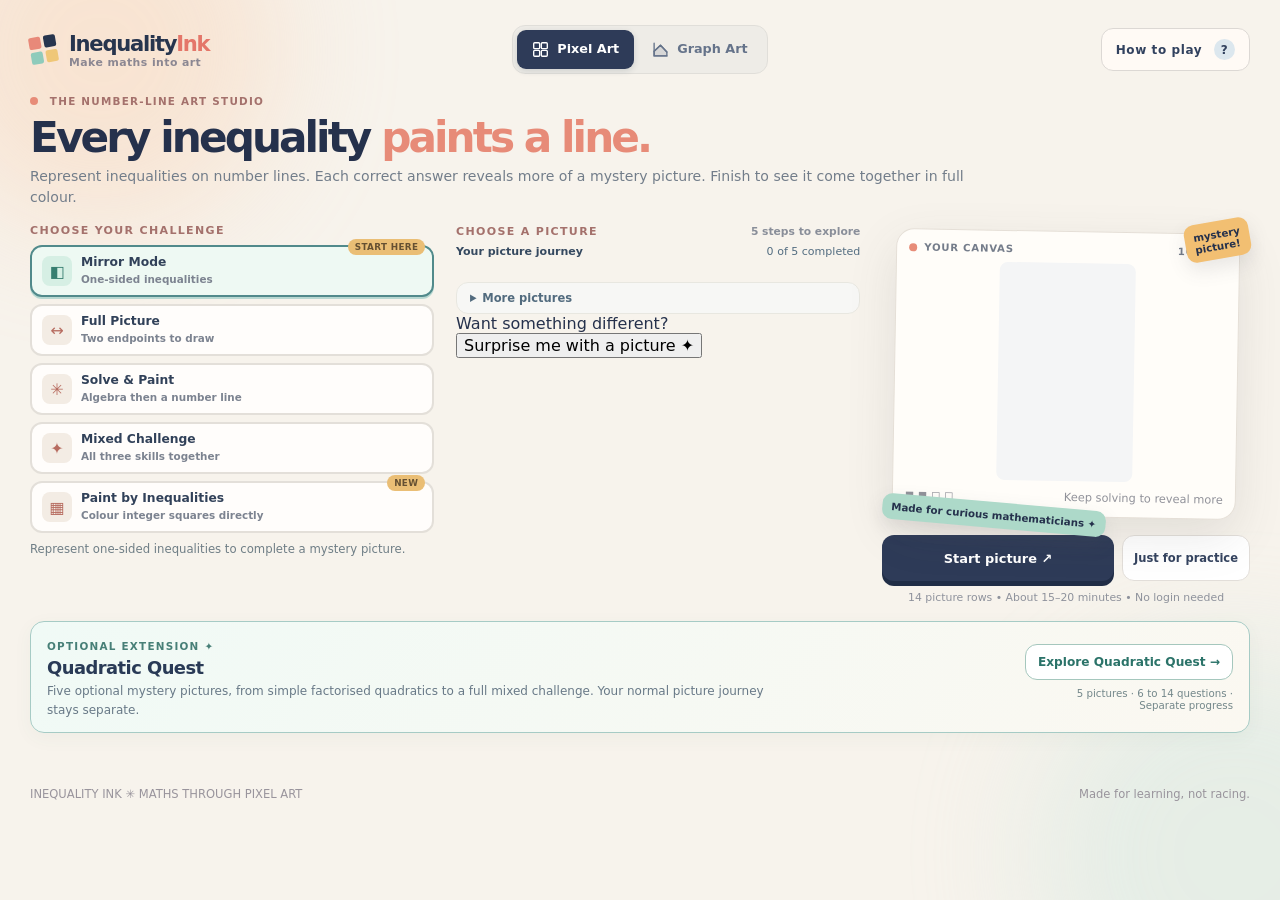
==== index.html @ e04a29f7 "Improve endpoint meaning, visible answer checking and optional surprise pictures in Pixel Art" ====
<!doctype html>
<html lang="en">
<head>
  <meta charset="UTF-8" />
  <meta name="viewport" content="width=device-width,initial-scale=1.0" />
  <meta name="theme-color" content="#f5f1e9" />
  <meta name="description" content="Practise inequalities on interactive number lines and reveal colourful pixel-art pictures as you go." />
  <title>Inequality Ink | Pixel-art maths</title>
  <link rel="icon" href="data:image/svg+xml,%3Csvg xmlns='http://www.w3.org/2000/svg' viewBox='0 0 64 64'%3E%3Crect width='64' height='64' rx='14' fill='%232c3b57'/%3E%3Cpath d='M12 12h18v18H12zm22 0h18v18H34zM12 34h18v18H12z' fill='%23f6a17e'/%3E%3Cpath d='M34 34h18v18H34z' fill='%237cc2af'/%3E%3C/svg%3E" />
  <link rel="stylesheet" href="./styles.css?v=paint-desktop-v3" />
  <link rel="stylesheet" href="./studio-design.css?v=pass3-v1" />
  <link rel="stylesheet" href="./help/how-to-play.css?v=guide-v1" />
  <script type="module" src="./help/how-to-play.mjs?v=guide-v1"></script>
  <script type="module" src="./app.mjs?v=studio-pass3"></script>
</head>
<body>
  <div class="ambient ambient-a" aria-hidden="true"></div>
  <div class="ambient ambient-b" aria-hidden="true"></div>
  <div class="app">
    <header class="topbar">
      <a class="brand" href="./" aria-label="Inequality Ink home">
        <span class="brand-mark" aria-hidden="true"><i></i><i></i><i></i><i></i></span>
        <span><strong>Inequality<span class="brand-accent">Ink</span></strong><small>Make maths into art</small></span>
      </a>
      <div class="top-actions">
        <nav class="studio-switch" aria-label="Art style">
          <a class="studio-tab is-active" href="./" aria-current="page"><span class="studio-icon" aria-hidden="true"><svg viewBox="0 0 20 20" fill="none"><rect x="2" y="2" width="7" height="7" rx="1.2"/><rect x="11" y="2" width="7" height="7" rx="1.2"/><rect x="2" y="11" width="7" height="7" rx="1.2"/><rect x="11" y="11" width="7" height="7" rx="1.2"/></svg></span><span>Pixel Art</span></a>
          <a class="studio-tab" href="./regions/"><span class="studio-icon" aria-hidden="true"><svg viewBox="0 0 20 20" fill="none"><path d="M2.5 2.5v15h15"/><path d="m2.5 12 7.5-7 7.5 8v4.5h-15z" fill="currentColor" fill-opacity=".17"/><path d="m2.5 12 7.5-7 7.5 8" stroke-linejoin="round"/></svg></span><span>Graph Art</span></a>
        </nav>
        <button type="button" id="helpButton" class="top-button" data-how-to-play>How to play <span aria-hidden="true">?</span></button>
      </div>
    </header>

    <main>
      <section id="introScreen" class="intro-grid" aria-labelledby="introTitle">
        <div class="intro-copy">
          <div class="eyebrow"><span class="spark-dot"></span> THE NUMBER-LINE ART STUDIO</div>
          <h1 id="introTitle">Every inequality<br> <em>paints a line.</em></h1>
          <p class="intro-lead" id="introLead">Represent inequalities on number lines. Each correct answer reveals more of a mystery picture. Finish to see it come together in full colour.</p>
          <div class="intro-steps">
            <div><span>01</span><p id="introStepOne"><b>Read or solve</b> the inequality.</p></div>
            <div><span>02</span><p id="introStepTwo"><b>Plot the endpoints</b> with the right circles.</p></div>
            <div><span>03</span><p id="introStepThree"><b>Finish the picture</b> to discover the colourful surprise.</p></div>
          </div>
        </div>
        <div class="intro-challenge-column">
          <div class="level-heading"><span class="eyebrow">CHOOSE YOUR CHALLENGE</span><span id="levelProgress" aria-live="polite"></span></div>
          <div class="level-grid" role="group" aria-label="Difficulty level">
            <button type="button" data-level="mirror" class="level-card selected" aria-pressed="true">
              <span class="level-icon" aria-hidden="true">◧</span><span><b>Mirror Mode</b><small>One-sided inequalities</small></span><span class="level-badge">START HERE</span>
            </button>
            <button type="button" data-level="full" class="level-card" aria-pressed="false">
              <span class="level-icon" aria-hidden="true">↔</span><span><b>Full Picture</b><small>Two endpoints to draw</small></span>
            </button>
            <button type="button" data-level="solve" class="level-card" aria-pressed="false">
              <span class="level-icon" aria-hidden="true">✳</span><span><b>Solve &amp; Paint</b><small>Algebra then a number line</small></span>
            </button>
            <button type="button" data-level="mixed" class="level-card" aria-pressed="false">
              <span class="level-icon" aria-hidden="true">✦</span><span><b>Mixed Challenge</b><small>All three skills together</small></span>
            </button>
            <button type="button" data-level="paint" class="level-card" aria-pressed="false">
              <span class="level-icon" aria-hidden="true">▦</span><span><b>Paint by Inequalities</b><small>Colour integer squares directly</small></span><span class="level-badge">NEW</span>
            </button>
          </div>
          <p id="levelDescription" class="level-description">Represent one-sided inequalities to complete a mystery picture.</p>
        </div>
        <div class="picture-picker-shell">
          <div class="picture-picker-heading">
            <span class="eyebrow">CHOOSE A PICTURE</span>
            <span id="picturePickerStatus" aria-live="polite">5 steps to explore</span>
          </div>
          <p id="pictureJourneyHelp" class="picture-journey-help">Start with a quick win, then build to bigger pictures.</p>
          <div class="picture-path-heading">
            <strong>Your picture journey</strong>
            <span id="picturePathProgress" aria-live="polite">0 of 5 completed</span>
          </div>
          <div id="pictureStepTrack" class="picture-step-track" aria-label="Five-step picture journey"></div>
          <div id="picturePicker" class="picture-picker" role="group" aria-label="Choose a picture"></div>
          <details id="morePicturesSection" class="more-pictures">
            <summary id="morePicturesToggle">More pictures</summary>
            <div id="extraPicturePicker" class="picture-picker extra-picture-picker" role="group" aria-label="More pictures"></div>
          </details>
          <div class="picture-variety-note">
            <span>Want something different?</span>
            <button type="button" id="surprisePictureButton" class="picture-variety-button">Surprise me with a picture ✦</button>
          </div>
        </div>
        <div class="intro-canvas-column">
          <div class="intro-art" aria-hidden="true">
            <div class="sticker sticker-top">mystery<br>picture!</div>
            <div class="intro-art-frame">
              <div class="art-frame-heading"><span class="status-dot"></span> YOUR CANVAS <span id="introGridSize">10 × 16</span></div>
              <svg id="introPixelArt" class="intro-sprite" viewBox="0 0 10 16" role="img" aria-label="A partially shaded pixel-art canvas"></svg>
              <div class="art-caption"><span>◼ ◼ ◻ ◻</span> <span id="introArtCaption">Keep solving to reveal more</span></div>
            </div>
            <div class="sticker sticker-bottom">Made for curious mathematicians ✦</div>
          </div>
          <div class="intro-action-column">
            <div class="intro-buttons">
              <button type="button" class="button button-primary button-large" id="startButton">Start picture ↗</button>
              <button type="button" class="button button-light" id="practiceButton"
                title="Try two number-line questions without changing picture progress">Just for practice</button>
            </div>
            <p id="practiceStatus" class="practice-status" role="status" aria-live="polite" hidden></p>
            <p class="tiny-copy" id="pictureSummary">14 picture rows • About 15–20 minutes • No login needed</p>
          </div>
        </div>
        <section class="quest-invite" aria-labelledby="questInviteTitle">
          <div class="quest-invite-copy">
            <span class="eyebrow">OPTIONAL EXTENSION ✦</span>
            <h2 id="questInviteTitle">Quadratic Quest</h2>
            <p>Five optional mystery pictures, from simple factorised quadratics to a full mixed challenge. Your normal picture journey stays separate.</p>
          </div>
          <div class="quest-invite-actions">
            <button type="button" id="questEnter" class="button button-light">Explore Quadratic Quest →</button>
            <span id="questEntryProgress">5 pictures · 6 to 14 questions · Separate progress</span>
          </div>
        </section>
      </section>

      <section id="playScreen" class="play-screen" hidden aria-labelledby="playTitle">
        <div class="play-heading">
          <div>
            <div class="eyebrow" id="playEyebrow">YOUR NEXT CREATION</div>
            <h1 id="playTitle">Mystery Picture<span class="heading-spark" aria-hidden="true">✦</span></h1>
            <p id="playSubtitle" class="subhead">Build your picture one inequality at a time.</p>
          </div>
          <div class="play-heading-actions">
            <button type="button" class="button button-light reset-button" id="changeLevelButton" aria-label="Choose a picture or challenge">← Pictures</button>
            <button type="button" class="button button-light reset-button" id="restartButton">↺ Start over</button>
          </div>
        </div>
        <div class="progress-shell" aria-label="Puzzle progress">
          <div class="progress-heading">
            <span><b id="progressText">0 of 14</b> rows painted</span>
            <span id="phaseText">READ THE LINE</span>
          </div>
          <div id="progressMarkers" class="progress-markers" aria-hidden="true"></div>
          <div class="progress-track"><div id="progressFill" class="progress-fill"></div></div>
        </div>
        <div class="game-grid">
          <section class="panel canvas-panel" aria-label="Your pixel art canvas">
            <div class="panel-heading"><div><span class="panel-kicker">YOUR WORK IN PROGRESS</span><h2>The canvas</h2></div><span class="panel-pill" id="canvasProgress">0 / 14</span></div>
            <div class="canvas-stage" id="canvasStage">
              <div class="board-corner top-left" aria-hidden="true">✳</div>
              <svg id="pixelCanvas" viewBox="0 0 10 16" role="img" aria-label="Pixel artwork in progress."></svg>
              <div class="board-corner bottom-right" aria-hidden="true">✳</div>
            </div>
            <div class="canvas-under"><span class="canvas-legend"><i></i> Painted pixels</span><span id="activeRowText">Current row: 14</span></div>
            <div class="canvas-tip" id="canvasTip"><span aria-hidden="true">✦</span> A light preview shows the pixels your answer would paint.</div>
          </section>

          <section class="panel question-panel" aria-label="Current inequality challenge">
            <div class="panel-heading question-panel-head"><div><span class="panel-kicker" id="questionStep">PRACTICE</span><h2 id="questionHeading">Let's try a number line</h2></div><span id="modeTag" class="mode-tag">DRAW</span></div>
            <p class="question-prompt" id="questionPrompt">Move the points to draw the solution.</p>
            <div class="mobile-preview-strip" id="mobilePreviewStrip" aria-label="Live pixel picture preview">
              <svg id="mobilePixelCanvas" viewBox="0 0 16 16" role="img" aria-label="Small live preview of your picture and proposed inequality"></svg>
              <div class="mobile-preview-copy"><strong>Live picture preview</strong><small>Light squares show your answer before checking.</small></div>
            </div>
            <div class="equation-card" id="equationCard"><span class="equation-label">YOUR INEQUALITY</span><div class="equation" id="equationText"></div></div>

            <div id="readArea" class="read-area" hidden>
              <div class="section-label">LOOK AT THIS NUMBER LINE</div>
              <div class="numberline-holder"><svg id="readLine" viewBox="0 0 660 142" role="img" aria-label="The given number line"></svg></div>
              <p class="endpoint-meaning" aria-label="Open endpoints are excluded. Closed endpoints are included.">
                <span><span class="open-circle" aria-hidden="true"></span><strong>Open:</strong> &lt; or &gt; (not included)</span>
                <span><span class="closed-circle" aria-hidden="true"></span><strong>Closed:</strong> ≤ or ≥ (included)</span>
              </p>
              <div class="section-label">CHOOSE THE MATCHING INEQUALITY</div>
              <div class="option-grid" id="readOptions"></div>
            </div>

            <div id="drawArea">
              <div class="numberline-heading"><span class="section-label">YOUR NUMBER LINE</span><span class="interactive-label">Interactive</span></div>
              <div class="numberline-holder draw-line-holder">
                <svg id="drawLine" viewBox="0 0 660 142" role="img" aria-label="Editable number line. Tap or click a circle to toggle it open or closed. Drag a circle to move it, or tap a number-line tick."></svg>
              </div>
              <p class="endpoint-meaning numberline-gesture-tip" aria-label="Open circles mean less than or greater than. Closed circles mean less than or equal to or greater than or equal to.">
                <span><span class="open-circle" aria-hidden="true"></span><strong>Open:</strong> &lt; or &gt; (not included)</span>
                <span><span class="closed-circle" aria-hidden="true"></span><strong>Closed:</strong> ≤ or ≥ (included)</span>
              </p>
              <p class="circle-interaction-tip">Tap a circle to switch its type. Drag it to change its position.</p>
              <div class="direction-chooser" id="directionChooser" aria-label="Shading direction">
                <button type="button" data-direction="left">← Left</button>
                <button type="button" data-direction="between" class="selected">↔ Between</button>
                <button type="button" data-direction="right">Right →</button>
              </div>
              <div class="endpoint-grid">
                <div class="endpoint-card" id="leftEditor">
                  <div class="endpoint-head"><span class="endpoint-marker left-marker">L</span><b id="leftEditorLabel">Left endpoint</b></div>
                  <div class="endpoint-stepper">
                    <button type="button" id="leftDecrease" aria-label="Decrease left endpoint">−</button>
                    <input id="leftValue" type="number" min="-9" max="8" step="1" inputmode="numeric" aria-label="Left endpoint value"/>
                    <button type="button" id="leftIncrease" aria-label="Increase left endpoint">+</button>
                  </div>
                  <div class="circle-buttons" role="group" aria-label="Left endpoint circle">
                    <button type="button" id="leftOpen" data-circle="open"><span class="open-circle" aria-hidden="true"></span> Open</button>
                    <button type="button" id="leftClosed" data-circle="closed"><span class="closed-circle" aria-hidden="true"></span> Closed</button>
                  </div>
                </div>
                <div class="endpoint-card" id="rightEditor">
                  <div class="endpoint-head"><span class="endpoint-marker right-marker">R</span><b>Right endpoint</b></div>
                  <div class="endpoint-stepper">
                    <button type="button" id="rightDecrease" aria-label="Decrease right endpoint">−</button>
                    <input id="rightValue" type="number" min="-9" max="8" step="1" inputmode="numeric" aria-label="Right endpoint value"/>
                    <button type="button" id="rightIncrease" aria-label="Increase right endpoint">+</button>
                  </div>
                  <div class="circle-buttons" role="group" aria-label="Right endpoint circle">
                    <button type="button" id="rightOpen" data-circle="open"><span class="open-circle" aria-hidden="true"></span> Open</button>
                    <button type="button" id="rightClosed" data-circle="closed"><span class="closed-circle" aria-hidden="true"></span> Closed</button>
                  </div>
                </div>
              </div>
            </div>

            <div id="workingShell" class="working-shell" hidden>
              <div class="working-heading">
                <div><span class="section-label">WORKING SPACE</span><p>Optional — not marked. Your number line is the answer.</p></div>
                <div class="working-switch" role="group" aria-label="Choose how to show your working">
                  <button type="button" id="workTypeButton" class="selected" aria-pressed="true" aria-controls="workTypePanel">⌨ Type maths</button>
                  <button type="button" id="workDrawButton" aria-pressed="false" aria-controls="workDrawPanel">✎ Draw working</button>
                </div>
              </div>
              <div id="workTypePanel" class="working-method">
                <label for="workingArea">Type each algebra step on a new line</label>
                <textarea id="workingArea" rows="3" maxlength="2000" spellcheck="false" autocapitalize="off" autocomplete="off" aria-describedby="workTypingTip" placeholder="e.g. -6 &lt; 2x &lt; 4"></textarea>
                <div class="work-math-keyboard" id="workMathKeyboard" role="group" aria-label="Insert mathematical notation">
                  <button type="button" data-math-key="x" aria-label="Insert x">x</button>
                  <button type="button" data-math-key="+" aria-label="Plus">+</button>
                  <button type="button" data-math-key="−" aria-label="Minus">−</button>
                  <button type="button" data-math-key="×" aria-label="Multiply">×</button>
                  <button type="button" data-math-key="÷" aria-label="Divide">÷</button>
                  <button type="button" data-math-key="&lt;" aria-label="Less than">&lt;</button>
                  <button type="button" data-math-key="&gt;" aria-label="Greater than">&gt;</button>
                  <button type="button" data-math-key="=" aria-label="Equals">=</button>
                  <button type="button" data-math-key="≤" aria-label="Less than or equal to">≤</button>
                  <button type="button" data-math-key="≥" aria-label="Greater than or equal to">≥</button>
                  <button type="button" data-math-key="brackets" aria-label="Insert brackets">( )</button>
                  <button type="button" data-math-key="fraction" aria-label="Insert fraction">a⁄b</button>
                  <button type="button" data-math-key="square" aria-label="Insert square or power">x²</button>
                  <button type="button" data-math-key="newline" aria-label="New line">↵</button>
                  <button type="button" data-math-key="backspace" aria-label="Delete previous character">⌫</button>
                </div>
                <div class="working-preview-heading"><span>LIVE MATHS PREVIEW</span><small>Proper fractions, powers and inequality signs</small></div>
                <div id="workMathPreview" class="working-math-preview" role="region" aria-label="Mathematical working as formatted notation"></div>
                <p class="working-tip" id="workTypingTip">Type normally or use the symbols. Use / for a fraction, ^2 for a square and Enter for a new step.</p>
              </div>
              <div id="workDrawPanel" class="working-method" hidden>
                <div class="work-drawing-toolbar" role="group" aria-label="Drawing tools">
                  <button type="button" id="workPen" class="selected" aria-pressed="true">✎ Pen</button>
                  <button type="button" id="workEraser" aria-pressed="false">⌁ Eraser</button>
                  <button type="button" id="workUndo" disabled>↶ Undo</button>
                  <button type="button" id="workClear" disabled>Clear</button>
                </div>
                <svg id="workDrawing" class="working-draw-surface" viewBox="0 0 1000 400" preserveAspectRatio="none" role="img" aria-label="Blank working space. Use a finger, stylus or mouse to draw handwritten algebra."></svg>
                <p class="working-tip">Write with your finger, stylus or mouse. The eraser removes a stroke; Undo restores your last change.</p>
              </div>
            </div>

            <div class="feedback" id="feedback" role="status" aria-live="polite"></div>
            <div class="hint-panel" id="hintPanel" hidden></div>
            <div class="question-footer">
              <button type="button" class="button button-light" id="hintButton">✳ Give me a hint</button>
              <div class="footer-actions">
                <button type="button" class="button button-light" id="exitPracticeButton" hidden>Back to pictures</button>
                <button type="button" class="button button-primary" id="checkButton" aria-label="Check your answer and paint the next row">Check my answer →</button>
              </div>
            </div>
          </section>
        </div>
        <div class="game-foot"><span>TIP: Tap or click an endpoint circle to open or close it. Drag to move it.</span><span>Progress saves on this device</span></div>
      </section>

      <section id="paintScreen" class="paint-screen" hidden aria-labelledby="paintTitle">
        <header class="paint-page-header">
          <div class="paint-page-title">
            <span class="eyebrow">PAINT BY INEQUALITIES <span aria-hidden="true">✦</span></span>
            <h1 id="paintTitle">Your colour studio</h1>
          </div>
          <div class="paint-page-actions">
            <button type="button" class="button button-light" id="paintBack" title="Choose a different picture or difficulty" aria-label="Choose a picture or challenge">← <span>Pictures</span></button>
            <button type="button" class="button button-light" id="paintRestart" title="Start this picture again" aria-label="Restart this picture">↺ <span>Restart</span></button>
          </div>
        </header>
        <div class="paint-progress" aria-label="Painted picture progress">
          <strong id="paintProgressLabel">Row 1 of 14</strong>
          <div class="progress-track"><div class="progress-fill" id="paintProgressFill"></div></div>
          <span id="paintRowsDone">0 / 14</span>
        </div>
        <div class="paint-workspace">
          <section class="panel paint-studio-panel" aria-label="Your colour-by-inequalities workspace">
            <div class="paint-main-stage">
              <div class="paint-overview">
                <span class="paint-overview-label">YOUR PICTURE</span>
                <div class="paint-canvas-frame">
                  <div class="paint-canvas" id="paintCanvas" role="grid"
                    aria-label="Picture in progress. Only the highlighted numbered row is editable."></div>
                </div>
              </div>
              <div class="paint-rule-area">
                <div class="paint-rule-heading">
                  <strong id="paintStep">ROW 1 OF 14</strong>
                  <span>Tap a rule to choose its colour</span>
                </div>
                <div id="paintRules" class="paint-rules" role="group"
                  aria-label="Tap a colour and inequality to select your brush"></div>
              </div>
            </div>
            <div class="paint-focus-area">
              <div class="paint-focus-heading">
                <strong>PAINT THIS ROW <span aria-hidden="true">↓</span></strong>
                <span id="paintSelectedLabel">Selected brush</span>
              </div>
              <div id="paintFocusRow" class="paint-focus-row" role="group"
                aria-label="Enlarged editable row. Each square shows its integer value. Tap or swipe to paint."></div>
            </div>
            <div class="paint-controls">
              <button type="button" class="button button-light" id="paintEraser" aria-label="Select eraser">⌫ <span>Erase</span></button>
              <button type="button" class="button button-light" id="paintClear">Clear row</button>
              <button type="button" class="button button-primary paint-check" id="paintCheck">Check row <span aria-hidden="true">→</span></button>
            </div>
            <div id="paintFeedback" class="feedback paint-feedback" role="status" aria-live="polite"></div>
            <p class="paint-help-note">Tap a colour rule, then paint the numbered squares. Swipe to paint several at once. Correct rows keep their colours and lose their numbers.</p>
          </section>
        </div>
      </section>


      <section id="quadraticScreen" class="quest-screen" hidden aria-labelledby="questTitle">
        <header class="quest-header">
          <div>
            <span class="eyebrow">OPTIONAL EXTENSION · QUADRATIC QUEST</span>
            <h1 id="questTitle">Quadratic Quest <span aria-hidden="true">✦</span></h1>
            <p>Solve the quadratic. Mark its entire solution on the number line. Each correct answer unlocks a row.</p>
          </div>
          <div class="quest-header-buttons">
            <button type="button" class="button button-light" id="questBack">↶ Main challenges</button>
            <button type="button" class="button button-light" id="questRestart" hidden>↺ Restart picture</button>
          </div>
        </header>
        <section id="questSelect" class="quest-picker-shell" aria-labelledby="questPickerTitle">
          <div class="quest-picker-heading">
            <div>
              <span class="eyebrow">YOUR QUADRATIC JOURNEY</span>
              <h2 id="questPickerTitle">Choose a picture</h2>
              <p>Start with six accessible questions, then work towards fourteen. Choose any stage; the main challenges are unaffected.</p>
            </div>
            <strong id="questJourneyProgress" aria-live="polite">0 of 5 complete</strong>
          </div>
          <div id="questStepTrack" class="picture-step-track" aria-label="Five quadratic picture stages"></div>
          <div id="questPicturePicker" class="quest-picture-grid" role="group" aria-label="Choose a quadratic mystery picture"></div>
          <div class="quest-picture-actions">
            <div>
              <strong id="questSelectedTitle">Prism of Possibilities</strong>
              <p id="questSelectedSummary">Starter · 6 questions · Find the roots</p>
            </div>
            <button type="button" class="button button-primary" id="questStart">Start picture ↗</button>
          </div>
          <p class="quest-picker-note">Each correct quadratic solution reveals one decorative row. You can switch pictures without losing your work.</p>
        </section>
        <div id="questProgress" class="quest-progress" aria-label="Quadratic Quest picture progress" hidden>
          <strong id="questProgressText">0 of 6 rows revealed</strong>
          <div class="progress-track"><div id="questProgressFill" class="progress-fill"></div></div>
          <span>Separate from your regular picture journey</span>
        </div>
        <div id="questPlaying" class="quest-layout" hidden>
          <section class="panel quest-art-panel" aria-labelledby="questCanvasTitle">
            <div class="panel-heading"><div><span class="panel-kicker">BONUS PICTURE</span><h2 id="questCanvasTitle">A picture takes shape</h2></div><span id="questArtCount" class="panel-pill">0 / 6</span></div>
            <div class="quest-art-frame">
              <svg id="questArt" viewBox="0 0 10 6" role="img" aria-label="Quadratic Quest mystery pixel picture in progress"></svg>
            </div>
            <p class="quest-art-note">Only correct answers reveal picture rows. The pixels are a reward—not a graph of the quadratic.</p>
          </section>
          <section class="panel quest-question-panel" aria-labelledby="questQuestionTitle">
            <div class="panel-heading">
              <div><span class="panel-kicker" id="questQuestionStep">QUESTION 1 OF 6</span><h2 id="questQuestionTitle">Find the solution set</h2></div>
              <span class="mode-tag">QUADRATIC</span>
            </div>
            <div class="quest-equation">
              <span class="equation-label">SOLVE THIS INEQUALITY</span>
              <div id="questEquationText" class="equation" aria-live="polite"></div>
            </div>
            <p class="quest-instruction">Choose where to shade, then position both endpoints. Open circles exclude roots; closed circles include them.</p>
            <details class="quest-worked-example">
              <summary>New to quadratic inequalities? See a worked example</summary>
              <p><strong>Solve:</strong> (x + 1)(x − 2) &lt; 0</p>
              <ol>
                <li>The roots are x = −1 and x = 2.</li>
                <li>The parabola opens upwards. It is below the x-axis between its roots.</li>
                <li>The sign is strict (&lt;), so neither root is included.</li>
              </ol>
              <p><strong>Solution:</strong> −1 &lt; x &lt; 2, with open circles at both roots.</p>
            </details>
            <div class="quest-region-chooser" role="group" aria-label="Choose solution region">
              <button type="button" id="questBetween" aria-pressed="true" class="selected">↔ Between roots</button>
              <button type="button" id="questOutside" aria-pressed="false">← Outside roots →</button>
            </div>
            <div class="quest-line-frame">
              <svg id="questLine" viewBox="0 0 640 133" role="img" aria-label="Interactive quadratic solution number line. Drag an endpoint circle to move it or tap to change open or closed."></svg>
            </div>
            <div class="quest-endpoints">
              <div class="quest-endpoint">
                <label for="questLower">Left root</label>
                <div class="quest-stepper">
                  <button type="button" id="questLowerMinus" aria-label="Decrease left root">−</button>
                  <input id="questLower" type="number" min="-5" max="5" step="1" inputmode="numeric" value="0" aria-label="Left root"/>
                  <button type="button" id="questLowerPlus" aria-label="Increase left root">+</button>
                </div>
                <div class="quest-inclusion" role="group" aria-label="Left root inclusion">
                  <button type="button" id="questLowerOpen" aria-pressed="true" class="selected">○ Open</button>
                  <button type="button" id="questLowerClosed" aria-pressed="false">● Closed</button>
                </div>
              </div>
              <div class="quest-endpoint">
                <label for="questUpper">Right root</label>
                <div class="quest-stepper">
                  <button type="button" id="questUpperMinus" aria-label="Decrease right root">−</button>
                  <input id="questUpper" type="number" min="-5" max="5" step="1" inputmode="numeric" value="1" aria-label="Right root"/>
                  <button type="button" id="questUpperPlus" aria-label="Increase right root">+</button>
                </div>
                <div class="quest-inclusion" role="group" aria-label="Right root inclusion">
                  <button type="button" id="questUpperOpen" aria-pressed="true" class="selected">○ Open</button>
                  <button type="button" id="questUpperClosed" aria-pressed="false">● Closed</button>
                </div>
              </div>
            </div>
            <p class="quest-endpoint-note">Arrows continue beyond the displayed number line. You can also drag the circles or use the number boxes.</p>
            <details id="questWorkingDetails" class="quest-working-details">
              <summary>Show optional working space</summary>
              <div class="working-shell quest-working-shell">
                <div class="working-heading">
                  <div><span class="section-label">YOUR WORKING</span><p>Optional and unmarked · type or write by hand</p></div>
                  <div class="working-switch" role="group" aria-label="Quadratic Quest working method">
                    <button type="button" id="questWorkType" class="selected" aria-pressed="true">⌨ Type maths</button>
                    <button type="button" id="questWorkDraw" aria-pressed="false">✎ Draw working</button>
                  </div>
                </div>
                <div id="questTypePanel" class="working-method">
                  <label for="questWorkingArea">Enter each step on a new line</label>
                  <textarea id="questWorkingArea" rows="3" maxlength="2000" spellcheck="false" autocapitalize="off" placeholder="(x+2)(x-3) > 0"></textarea>
                  <div id="questMathKeyboard" class="work-math-keyboard" role="group" aria-label="Quadratic maths keyboard">
                    <button type="button" data-math-key="x">x</button>
                    <button type="button" data-math-key="+" aria-label="Plus">+</button>
                    <button type="button" data-math-key="−" aria-label="Minus">−</button>
                    <button type="button" data-math-key="×" aria-label="Multiply">×</button>
                    <button type="button" data-math-key="÷" aria-label="Divide">÷</button>
                    <button type="button" data-math-key="&lt;" aria-label="Less than">&lt;</button>
                    <button type="button" data-math-key="&gt;" aria-label="Greater than">&gt;</button>
                    <button type="button" data-math-key="≤" aria-label="Less or equal">≤</button>
                    <button type="button" data-math-key="≥" aria-label="Greater or equal">≥</button>
                    <button type="button" data-math-key="brackets" aria-label="Brackets">( )</button>
                    <button type="button" data-math-key="fraction" aria-label="Fraction">a⁄b</button>
                    <button type="button" data-math-key="square" aria-label="Squared">x²</button>
                    <button type="button" data-math-key="newline" aria-label="Next line">↵</button>
                    <button type="button" data-math-key="backspace" aria-label="Backspace">⌫</button>
                  </div>
                  <div class="working-preview-heading"><span>LIVE MATHS PREVIEW</span></div>
                  <div id="questMathPreview" class="working-math-preview" role="region" aria-label="Formatted mathematical working"></div>
                  <p class="working-tip">Use / for a fraction, ^2 for a square, and Enter for another step.</p>
                </div>
                <div id="questDrawPanel" class="working-method" hidden>
                  <div class="work-drawing-toolbar" role="group" aria-label="Quadratic drawing tools">
                    <button type="button" id="questPen" class="selected" aria-pressed="true">✎ Pen</button>
                    <button type="button" id="questEraser" aria-pressed="false">⌁ Eraser</button>
                    <button type="button" id="questUndo" disabled>↶ Undo</button>
                    <button type="button" id="questClear" disabled>Clear</button>
                  </div>
                  <svg id="questDrawing" class="working-draw-surface" viewBox="0 0 1000 400" preserveAspectRatio="none" role="img" aria-label="Use a finger, stylus or mouse to write your quadratic working"></svg>
                  <p class="working-tip">Use a finger, stylus or mouse. Undo restores your previous stroke.</p>
                </div>
              </div>
            </details>
            <div class="quest-tools">
              <button type="button" class="button button-light" id="questHint">✳ Hint (1 of 3)</button>
              <button type="button" class="button button-light" id="questGraphToggle" aria-expanded="false" aria-controls="questGraphPanel">⌁ Explore the parabola</button>
            </div>
            <div id="questHintText" class="hint-panel" hidden role="status" aria-live="polite"></div>
            <div id="questGraphPanel" class="quest-graph-panel" hidden>
              <div class="quest-graph-heading"><strong>How the quadratic behaves</strong><span>Use the roots and the x-axis</span></div>
              <svg id="questGraph" viewBox="0 0 640 230" role="img" aria-label="Graph of the given quadratic and the x-axis"></svg>
              <p id="questGraphCaption">Above the axis means positive; below means negative.</p>
            </div>
            <p id="questFeedback" class="feedback" role="status" aria-live="polite"></p>
            <button type="button" class="button button-primary quest-check" id="questCheck">Check and reveal row →</button>
          </section>
        </div>
        <section id="questFinished" class="quest-finish panel" hidden aria-labelledby="questFinishTitle">
          <span class="eyebrow">QUADRATIC QUEST COMPLETED ✦</span>
          <h2 id="questFinishTitle">Prism of Possibilities!</h2>
          <p id="questFinishMessage">You solved six quadratic inequalities and revealed your bonus picture.</p>
          <svg id="questFinishedArt" viewBox="0 0 10 6" role="img" aria-label="Completed coloured prism pixel art"></svg>
          <p id="questFinalStats"></p>
          <details class="quest-solution-review"><summary>Review all six solutions</summary><ol id="questSolutions"></ol></details>
          <div class="finish-actions">
            <button type="button" class="button button-primary" id="questReplay">Play again ↻</button>
            <button type="button" class="button button-primary" id="questNextPicture" hidden>Next picture →</button>
            <button type="button" class="button button-light" id="questFinishBack">Choose a picture ↶</button>
            <button type="button" class="button button-light" id="questRevealAgain">View reveal ✦</button>
          </div>
        </section>
      </section>

      <section id="finishScreen" class="finish-screen" hidden aria-labelledby="finishTitle">
        <div class="finish-card">
          <div class="finish-stamp">MASTERPIECE COMPLETE ✦</div>
          <p id="finishLevelLabel" class="finish-level-label">Mirror Mode</p>
          <h1 id="finishTitle">You painted it!</h1>
          <p>Your inequalities created this artwork. Replay the reveal or save your finished picture.</p>
          <div class="finished-art-shell" id="finishedArtShell">
            <svg id="finishedArt" viewBox="0 0 20 16" role="img" aria-label="Your completed, fully decorated picture"></svg>
          </div>
          <div class="finish-stats">
            <div><b>14/14</b><span>Rows completed</span></div>
            <div><b id="firstTryStat">—</b><span>First-time correct</span></div>
            <div><b id="hintsStat">—</b><span>Hints used</span></div>
          </div>
          <p class="finish-note" id="finishNote">Great work! Your next picture is waiting to be imagined.</p>
          <div class="finish-actions">
            <button type="button" class="button button-light" id="playAgain">Play again ↻</button>
            <button type="button" class="button button-light" id="downloadArt">Save picture ↓</button>
            <button type="button" class="button button-light" id="replayReveal" hidden>Watch reveal ✦</button>
            <button type="button" class="button button-light" id="finishSurpriseButton">Surprise me next ✦</button>
            <button type="button" class="button button-primary" id="nextPictureButton" hidden>Next picture →</button>
            <button type="button" class="button button-light" id="chooseLevelButton">Choose a picture</button>
          </div>
        </div>
      </section>
    </main>
    <footer class="page-footer"><span>INEQUALITY INK <span aria-hidden="true">✳</span> MATHS THROUGH PIXEL ART</span><span>Made for learning, not racing.</span></footer>
  </div>

  <!-- Full-screen celebration. Students see this BEFORE the results screen,
       including on small phones. The only route to the summary is closing it. -->
  <dialog id="revealDialog" class="reveal-dialog"
    aria-labelledby="revealHeading" aria-describedby="revealStageText">
    <div class="reveal-layout">
      <header class="reveal-top">
        <div class="reveal-intro">
          <span class="reveal-kicker">INEQUALITY INK <span aria-hidden="true">✦</span> THE BIG REVEAL</span>
          <h2 id="revealHeading">Your picture is coming to life!</h2>
        </div>
        <button type="button" id="closeReveal" class="reveal-close"
          aria-label="Close picture reveal and see results" title="See your results">×</button>
      </header>
      <div class="reveal-picture-space">
        <div id="revealBoard" class="reveal-board">
          <div id="revealBuildLayer" class="reveal-build-layer">
            <svg id="revealBuildArt" viewBox="0 0 16 16" role="img"
              aria-label="Monochrome artwork building one row at a time"></svg>
          </div>
          <div id="revealMirrorLayer" class="reveal-mirror-layer" hidden aria-hidden="true">
            <svg id="revealMirrorLeft" class="reveal-mirror-left" viewBox="0 0 10 16"></svg>
            <svg id="revealMirrorRight" class="reveal-mirror-right" viewBox="0 0 10 16"></svg>
          </div>
          <svg id="revealFinalArt" class="reveal-final-art" viewBox="0 0 16 16"
            role="img" aria-label="Completed full-colour artwork" hidden></svg>
        </div>
      </div>
      <footer class="reveal-bottom">
        <div id="revealSteps" class="reveal-steps" aria-label="Artwork reveal stages"></div>
        <p id="revealStageText" class="reveal-stage-text" role="status" aria-live="polite" aria-atomic="true">
          Getting your picture ready…
        </p>
        <p id="revealRowCount" class="reveal-row-count" aria-hidden="true"></p>
        <button type="button" id="skipReveal" class="reveal-skip">Show the finished picture <span aria-hidden="true">→</span></button>
        <p class="reveal-close-hint">Tap <strong>×</strong> to see your results</p>
      </footer>
    </div>
  </dialog>

  <dialog id="questReveal" class="quest-reveal" aria-labelledby="questRevealTitle">
    <div class="quest-reveal-inner">
      <span class="eyebrow">QUADRATIC QUEST · BIG REVEAL ✦</span>
      <h2 id="questRevealTitle">Your prism is complete!</h2>
      <svg id="questRevealArt" viewBox="0 0 10 6" role="img" aria-label="The completed Prism of Possibilities picture"></svg>
      <p id="questRevealCaption">Six quadratic inequalities. One bright discovery.</p>
      <button type="button" class="button button-primary" id="questRevealClose">See your results →</button>
    </div>
  </dialog>
</body>
</html>
---- styles.css ----
*{box-sizing:border-box}body{margin:0;background:#f7f3ec;color:#25314c;font-family:Inter,ui-sans-serif,system-ui,sans-serif}button,input,textarea{font:inherit}button{cursor:pointer}button:focus-visible,input:focus-visible,textarea:focus-visible{outline:3px solid #6e91c9;outline-offset:2px}[hidden]{display:none!important}.ambient{position:fixed;z-index:-1;border-radius:50%;filter:blur(60px);opacity:.35}.ambient-a{width:360px;height:360px;background:#fac9a5;top:-130px;left:-80px}.ambient-b{width:410px;height:410px;background:#c7e4dd;right:-160px;bottom:-160px}.app{max-width:1320px;padding:18px 30px;margin:auto}.topbar{display:flex;justify-content:space-between;align-items:center;padding:10px 0 20px;gap:12px}.brand{display:flex;align-items:center;gap:12px;text-decoration:none;color:#27354e}.brand strong{display:block;font-size:1.32rem;letter-spacing:-.06em}.brand small{display:block;font-size:.68rem;color:#8b8792;font-weight:650;letter-spacing:.04em}.brand-accent{color:#e47669}.brand-mark{display:grid;grid-template-columns:repeat(2,12px);gap:3px;transform:rotate(-10deg)}.brand-mark i{width:12px;height:12px;background:#e88979;border-radius:2px}.brand-mark i:nth-child(2){background:#27354e}.brand-mark i:nth-child(3){background:#8fcbbb}.brand-mark i:nth-child(4){background:#efc777}.top-actions{display:flex;align-items:center;gap:12px}.course-tag,.top-button{font-size:.75rem;letter-spacing:.05em;font-weight:750}.course-tag{color:#7c7778}.top-button{border:1px solid #dcd8d4;background:#fffaf5;border-radius:12px;padding:10px 14px;color:#31415e}.top-button span{display:inline-flex;border-radius:50%;width:21px;height:21px;align-items:center;justify-content:center;background:#dce7ee;margin-left:7px}.eyebrow,.panel-kicker,.section-label{font-size:.69rem;font-weight:900;letter-spacing:.12em;color:#a4716c}.spark-dot,.status-dot{display:inline-block;width:8px;height:8px;background:#e78c78;border-radius:50%;margin-right:7px}.intro-grid{min-height:calc(100vh - 150px);display:grid;grid-template-columns:1.15fr 1fr;align-items:center;gap:50px;padding:25px 0 55px}.intro-copy h1{font-size:clamp(3rem,6.1vw,6.25rem);letter-spacing:-.09em;line-height:1.06;margin:18px 0 24px}.intro-copy h1 em{font-style:normal;color:#e78b78}.intro-lead{font-size:1.16rem;line-height:1.75;max-width:520px;color:#747985}.intro-steps{display:grid;gap:10px;margin:28px 0}.intro-steps div{display:flex;align-items:center;gap:13px}.intro-steps span{font-weight:900;color:#e1937b}.intro-steps p{margin:0;color:#636e7e}.intro-steps b{color:#35425e}.intro-buttons,.finish-actions{display:flex;flex-wrap:wrap;gap:10px}.button{padding:13px 20px;border-radius:12px;border:1px solid transparent;font-weight:800;font-size:.87rem;transition:transform .15s,background .15s}.button:hover{transform:translateY(-1px)}.button-primary{background:#2e3b58;color:white;box-shadow:0 5px 0 #202d46}.button-primary:hover{background:#405577}.button-light{background:#fff;color:#34435f;border-color:#e2ded9}.button-large{padding:17px 25px}.tiny-copy{font-size:.76rem;color:#8e929c;margin-top:25px}.intro-art{position:relative;padding:25px 35px 35px}.intro-art-frame,.panel,.finish-card{background:#fffdf9;border:1px solid #e5dfd7;border-radius:23px;box-shadow:0 17px 48px #4e4c5320}.intro-art-frame{padding:20px;transform:rotate(2deg)}.art-frame-heading{display:flex;align-items:center;color:#747c8a;letter-spacing:.08em;font-size:.7rem;font-weight:850}.art-frame-heading span:last-child{margin-left:auto}.intro-sprite{display:block;margin:22px auto;width:min(100%,310px);height:auto;image-rendering:pixelated;background:#f4f5f6;border-radius:8px}.art-caption{display:flex;justify-content:space-between;color:#91929a;font-size:.8rem}.sticker{position:absolute;z-index:1;background:#f2bf72;padding:13px;border-radius:14px;font-size:.8rem;font-weight:900;box-shadow:0 8px 19px #52505a22;transform:rotate(-10deg)}.sticker-top{right:0;top:4px}.sticker-bottom{left:0;bottom:3px;background:#add9c9;transform:rotate(5deg)}.play-heading{display:flex;justify-content:space-between;align-items:center;gap:15px;padding:15px 0}.play-heading h1{margin:6px 0;font-size:clamp(1.8rem,3vw,2.75rem);letter-spacing:-.065em}.heading-spark{color:#e6a975;font-size:.65em;margin-left:10px}.subhead{color:#80838a;margin:0;font-size:.89rem}.progress-shell{padding:9px 0 17px}.progress-heading{display:flex;justify-content:space-between;margin-bottom:9px;color:#7d8390;font-size:.76rem;font-weight:750}.progress-heading b{color:#283950}.progress-markers{display:flex;gap:5px;margin-bottom:9px}.progress-markers span{flex:1;height:7px;border-radius:5px;background:#dedfdf}.progress-markers span.done{background:#dd8b7b}.progress-track{height:5px;border-radius:8px;background:#e3e1df;overflow:hidden}.progress-fill{width:0;height:100%;background:#71ad9d;transition:width .3s}.game-grid{display:grid;grid-template-columns:minmax(300px,.85fr) minmax(520px,1.2fr);gap:20px;align-items:start}.panel{padding:22px}.panel-heading{display:flex;justify-content:space-between;align-items:center;gap:10px;margin-bottom:20px}.panel-heading h2{font-size:1.32rem;margin:3px 0;letter-spacing:-.045em}.panel-pill,.mode-tag{border-radius:20px;padding:6px 10px;background:#e4efe8;color:#38745f;font-size:.7rem;font-weight:850}.mode-tag{background:#fbe8db;color:#a26a54}.canvas-stage{position:relative;background:#f2eee9;border:1px solid #e5ded5;border-radius:17px;padding:24px;display:flex;align-items:center;justify-content:center}.canvas-stage svg{width:100%;max-width:386px;image-rendering:pixelated;background:#e9e4db;box-shadow:0 6px 25px #4b506520}.board-corner{position:absolute;font-size:23px;color:#bfa995}.top-left{top:5px;left:11px}.bottom-right{bottom:5px;right:11px}.canvas-under{display:flex;justify-content:space-between;align-items:center;margin-top:15px;color:#777f8a;font-size:.73rem}.canvas-legend{display:flex;gap:7px;align-items:center}.canvas-legend i{width:9px;height:9px;background:#65738d;border-radius:2px}.canvas-tip{margin-top:20px;padding:14px;border-radius:12px;background:#f8eee5;color:#9c745f;font-size:.82rem}.canvas-tip span{margin-right:8px}.question-prompt{font-size:.87rem;color:#6e7683;line-height:1.6;margin:-4px 0 15px}.equation-card{background:#f8f3ec;border:1px solid #eee8e0;border-radius:14px;text-align:center;padding:15px 12px;margin:10px 0 18px}.equation-label{color:#a19387;font-size:.65rem;letter-spacing:.12em;font-weight:900}.equation{font-size:clamp(1.2rem,2vw,1.7rem);font-weight:750;margin:7px 0 2px;letter-spacing:.015em}.numberline-heading{display:flex;justify-content:space-between;align-items:center}.interactive-label{font-size:.69rem;color:#438f85;font-weight:850}.numberline-holder{width:100%;background:#faf9f6;border:1px solid #e7e5e1;border-radius:13px;overflow:hidden;margin:8px 0}.numberline-holder svg{display:block;width:100%;height:auto;touch-action:none;user-select:none}.direction-chooser{display:flex;gap:5px;margin:9px 0 14px}.direction-chooser button{flex:1;border:1px solid #dedfe3;border-radius:9px;padding:8px 3px;background:#fff;color:#637082;font-size:.76rem;font-weight:800}.direction-chooser button.selected{border-color:#729ea0;background:#eaf7f1;color:#37696a}.endpoint-grid{display:grid;grid-template-columns:1fr 1fr;gap:12px}.endpoint-card{border:1px solid #e8e3dc;border-radius:14px;padding:12px;min-width:0}.endpoint-card.active{border-color:#6e8ca7;box-shadow:0 0 0 2px #dde8ee}.endpoint-head{display:flex;align-items:center;gap:8px;font-size:.8rem}.endpoint-marker{display:grid;place-items:center;width:23px;height:23px;border-radius:7px;background:#e8eff8;color:#58729e;font-size:.73rem}.right-marker{background:#fbebe6;color:#c47868}.endpoint-stepper{display:flex;gap:5px;margin:12px 0}.endpoint-stepper button,.endpoint-stepper input{text-align:center;border:1px solid #e4e4e6;background:#f7f7f8;color:#354663;border-radius:8px;min-width:0;height:36px}.endpoint-stepper button{flex:0 0 35px;font-size:1.1rem;font-weight:800}.endpoint-stepper input{flex:1;width:45px;font-weight:800}.circle-buttons{display:flex;gap:5px}.circle-buttons button{flex:1;min-width:0;padding:7px 2px;background:white;border:1px solid #e5e5e7;border-radius:8px;font-size:.72rem;color:#5b6579;font-weight:750;display:flex;align-items:center;justify-content:center;gap:5px}.circle-buttons button.selected{background:#e5f1f6;border-color:#94bdc9;color:#2d5f74}.open-circle,.closed-circle{display:inline-block;width:13px;height:13px;border:2px solid #6984a9;border-radius:50%;flex:none}.closed-circle{background:#6984a9}.read-area .section-label{display:block;margin:13px 0 7px}.option-grid{display:grid;grid-template-columns:1fr 1fr;gap:9px}.option-grid button{border:1px solid #e0e2e6;border-radius:10px;padding:15px 10px;color:#374766;background:#fff;font-size:1rem;font-weight:700}.option-grid button.selected{border-color:#628d9d;background:#e7f4f3}.working-shell{margin-top:12px}.working-shell label{font-size:.75rem;font-weight:850;color:#596578;display:block;margin-bottom:6px}.working-shell label span{font-weight:400;color:#9b9fa5}.working-shell textarea{width:100%;resize:vertical;border:1px solid #dedfe2;border-radius:10px;padding:10px;min-height:55px}.feedback{font-size:.84rem;border-radius:10px;line-height:1.55}.feedback:not(:empty){padding:12px;margin-top:14px;background:#fff0e8;color:#905c40}.feedback.success:not(:empty){background:#eaf7ef;color:#34705b}.hint-panel{padding:12px;background:#f0f1f8;border-left:3px solid #8392b9;border-radius:7px;margin-top:12px;font-size:.84rem;line-height:1.6}.hint-panel p{margin:0}.question-footer{display:flex;justify-content:space-between;gap:12px;align-items:center;border-top:1px solid #eeeae4;padding-top:17px;margin-top:18px}.footer-actions{display:flex;gap:8px}.game-foot,.page-footer{display:flex;justify-content:space-between;gap:10px;font-size:.72rem;color:#99949c;margin:20px 0}.finish-screen{display:grid;place-items:center;min-height:75vh}.finish-card{text-align:center;width:min(100%,600px);padding:32px}.finish-card h1{font-size:clamp(2.4rem,5vw,4rem);letter-spacing:-.07em;margin:10px 0}.finish-card p{color:#717783;line-height:1.6}.finish-stamp{font-size:.72rem;color:#bd8167;letter-spacing:.13em;font-weight:900}.finished-art-shell{width:min(100%,330px);margin:17px auto;background:#f0e8dc;padding:18px;border-radius:18px}.finished-art-shell svg{display:block;width:100%;image-rendering:pixelated}.finish-stats{display:grid;grid-template-columns:repeat(3,1fr);gap:8px;margin:18px 0}.finish-stats div{border-radius:12px;padding:12px 5px;background:#f4f3f1}.finish-stats b{display:block;font-size:1.45rem}.finish-stats span{font-size:.72rem;color:#8c8992}.finish-actions{justify-content:center}.help-dialog{max-width:520px;border:1px solid #ded9d1;border-radius:22px;padding:0;box-shadow:0 25px 80px #20314c45;color:#2e3d58}.help-dialog::backdrop{background:#202b3c9e}.help-inner{padding:25px}.dialog-head{display:flex;justify-content:space-between;align-items:center}.dialog-head h2{margin:0;font-size:1.5rem}.dialog-head button{border:0;background:#f0eee9;width:34px;height:34px;border-radius:10px;font-size:1.5rem}.help-inner>p{line-height:1.6;color:#687284;font-size:.9rem}.help-rule{display:flex;align-items:center;gap:17px;background:#f7f5f1;border-radius:12px;padding:12px;margin:7px 0}.help-rule .open-circle,.help-rule .closed-circle{width:20px;height:20px}.help-rule p{margin:3px 0 0;font-size:.8rem;color:#7d8491}.help-star{font-size:1.4rem;color:#749db1}.dialog-done{width:100%;margin-top:10px}
@media(max-width:1000px){.app{padding:15px}.game-grid{grid-template-columns:minmax(270px,.85fr) minmax(420px,1.2fr);gap:12px}.panel{padding:15px}.intro-grid{gap:15px}.endpoint-card{padding:8px}.endpoint-stepper button{flex-basis:29px}.endpoint-head{font-size:.71rem}}
@media(max-width:740px){.course-tag{display:none}.app{padding:10px 12px}.topbar{padding-bottom:12px}.intro-grid{grid-template-columns:1fr;gap:10px;padding:28px 0}.intro-copy h1{font-size:3.4rem}.intro-art{max-width:400px;margin:auto}.game-grid{grid-template-columns:1fr}.canvas-stage{padding:13px}.canvas-stage svg{max-width:280px}.play-heading{align-items:start}.play-heading h1{font-size:1.8rem}.reset-button{padding:9px;font-size:.7rem}.panel{padding:16px}.game-foot{flex-direction:column}.question-footer{flex-wrap:wrap}.question-footer .footer-actions{margin-left:auto}.finish-card{padding:20px}.intro-lead{font-size:1rem}}
@media(max-width:380px){.endpoint-grid{gap:6px}.endpoint-card{padding:6px}.endpoint-stepper{gap:3px}.endpoint-stepper button{flex-basis:25px}.circle-buttons button{font-size:.64rem}.top-button{padding:9px;font-size:.68rem}}
@media(prefers-reduced-motion:reduce){*,*::before,*::after{animation-duration:.01ms!important;transition-duration:.01ms!important;scroll-behavior:auto!important}}

/* Level choice: one continuous picture, four mathematically distinct pathways. */
.level-heading{display:flex;justify-content:space-between;align-items:center;gap:12px;margin:24px 0 10px}
.level-heading #levelProgress{font-size:.75rem;color:#6d798b;font-weight:700}
.level-grid{display:grid;grid-template-columns:repeat(2,minmax(0,1fr));gap:9px;max-width:590px}
.level-card{min-width:0;display:flex;align-items:center;gap:11px;position:relative;padding:14px 12px;
  text-align:left;background:#fffdfb;border:2px solid #e3dfd9;border-radius:13px;color:#314159;
  transition:border-color .16s,background .16s,transform .16s}
.level-card:hover{transform:translateY(-2px);background:#fff}
.level-card.selected{border-color:#518a8b;background:#eef9f3;box-shadow:0 2px 0 #b8d8d1}
.level-card>span:nth-child(2){display:flex;flex-direction:column;gap:3px;min-width:0}
.level-card b{font-size:.82rem;line-height:1.2}
.level-card small{font-size:.68rem;font-weight:550;color:#7c8390;line-height:1.3}
.level-icon{flex:none;width:32px;height:32px;background:#f3ece4;color:#b76c60;display:grid;place-items:center;font-size:1.15rem;border-radius:8px}
.level-card.selected .level-icon{background:#d6efe4;color:#377e70}
.level-badge{position:absolute;top:-8px;right:7px;border-radius:9px;padding:3px 7px;background:#eabe75;font-size:.55rem;letter-spacing:.04em;color:#655032;font-weight:900}
.level-description{font-size:.79rem;line-height:1.55;color:#6f7e86;margin:10px 0 18px;max-width:590px;min-height:35px}
.play-heading-actions{display:flex;align-items:center;gap:7px;flex-wrap:wrap;justify-content:flex-end}
.mirror-notice{display:flex;gap:10px;align-items:center;background:#eaf5f1;border:1px solid #cce7dc;border-radius:12px;
  color:#416f65;padding:12px;margin:15px 0 0;font-size:.77rem;line-height:1.5;font-weight:700}
.mirror-symbol{flex:none;font-size:1.3rem}
.mirror-explainer{display:flex;flex-direction:column;gap:4px;margin-bottom:12px;padding:10px 12px;border-radius:12px;
  background:#eff7f3;border:1px solid #d3eade;color:#5a716c;font-size:.78rem;line-height:1.55}
.mirror-explainer b{color:#3e7166;font-size:.72rem;letter-spacing:.06em}
.finish-level-label{text-transform:uppercase;letter-spacing:.1em;font-weight:800;font-size:.71rem!important;color:#9c7965!important}
@keyframes inkPop{0%{opacity:0;transform:translateY(.7px) scaleY(.3)}75%{opacity:1}100%{opacity:1;transform:translateY(0) scaleY(1)}}
.ink-new-primary{transform-box:fill-box;transform-origin:center;animation:inkPop .24s ease-out both}
.ink-new-reflection{transform-box:fill-box;transform-origin:center;animation:inkPop .27s ease-out .43s both}
.ink-new-full{transform-box:fill-box;transform-origin:center;animation:inkPop .24s ease-out both}
@media(min-width:741px) and (max-width:1000px){.level-grid{grid-template-columns:1fr 1fr}.level-card{padding:10px 8px;gap:6px}.level-card b{font-size:.72rem}.level-card small{font-size:.62rem}.level-icon{width:27px;height:27px}}
@media(max-width:740px){.intro-grid{align-items:start}.level-grid{grid-template-columns:1fr 1fr}.level-card{padding:12px 8px;gap:6px}.level-card b{font-size:.76rem}.level-card small{font-size:.65rem}.level-icon{width:27px;height:27px}.play-heading-actions{flex-direction:column}.play-heading-actions .button{width:100%}}
@media(max-width:400px){.level-grid{grid-template-columns:1fr}.level-card{padding:10px}.level-description{min-height:auto}}
@media(prefers-reduced-motion:reduce){.ink-new-primary,.ink-new-reflection,.ink-new-full{animation:none!important}}


/* Mirror Mode keeps the mathematical playing field on a half-width canvas.
   Reflection now happens only in the full-screen completion dialog. */
.canvas-stage svg.half-canvas{max-width:225px;max-height:390px}
.intro-sprite.half-canvas{max-width:190px}

/* Final character details live in independent, staged SVG groups. None
   appear on the mathematical canvas or before the full-colour reveal. */
#finishedArt [data-detail-stage]{pointer-events:none;transform-box:fill-box;transform-origin:center;shape-rendering:crispEdges}
#finishedArt [data-detail-stage] rect{shape-rendering:crispEdges}
@media(prefers-reduced-motion:reduce){
  #finishedArt [data-detail-stage]{transition:none!important}
}

/* A small, deliberate gallery of mystery pictures for the chosen difficulty.
   Selection exposes completion state, never the undiscovered coloured artwork. */
.picture-picker-shell{max-width:590px;margin:8px 0 22px}
.picture-picker-heading{display:flex;align-items:center;justify-content:space-between;gap:10px;margin-bottom:10px}
.picture-picker-heading #picturePickerStatus{font-size:.7rem;font-weight:750;color:#898e99}
.picture-picker{display:grid;grid-template-columns:repeat(2,minmax(0,1fr));gap:10px}
.picture-option{display:flex;gap:10px;align-items:center;min-width:0;text-align:left;
  border:2px solid #e5e2dd;border-radius:15px;padding:12px 10px;background:#fffcf8;
  color:#33415c;transition:background .16s,border-color .16s,transform .16s}
.picture-option:hover{transform:translateY(-1px);background:#fff}
.picture-option.selected{border-color:#628f87;background:#edf8f2}
.picture-option-icon{width:36px;height:36px;flex:none;display:grid;place-items:center;
  border-radius:10px;background:#f5e8e0;color:#cb8b7c;font-size:1.15rem;font-weight:900}
.picture-option.selected .picture-option-icon{background:#ceeade;color:#3b8676}
.picture-option-copy{display:flex;flex:1;min-width:0;flex-direction:column;gap:4px}
.picture-option-copy strong{font-size:.83rem;line-height:1.15}
.picture-option-copy small{font-size:.67rem;color:#7c8491;line-height:1.32}
.picture-option-status{font-size:1rem;font-weight:900;color:#73a79a;margin-left:auto}
@media(max-width:400px){.picture-picker{grid-template-columns:1fr}}


/* The picture reveal is a complete, full-viewport celebration.
   It is NOT part of the statistics card: the dialog closes to show results. */
body.reveal-open{overflow:hidden}
.reveal-dialog{
  position:fixed;inset:0;margin:0;padding:0;
  width:100vw;max-width:none;height:100vh;height:100dvh;
  max-height:none;min-height:0;overflow:hidden;border:0;border-radius:0;
  color:#fff;background:
    radial-gradient(circle at 9% 14%,#455776 0,transparent 38%),
    radial-gradient(circle at 87% 87%,#385b5c 0,transparent 40%),
    #202d46;
  box-shadow:none;
}
.reveal-dialog::backdrop{background:#172033db}
.reveal-layout{
  box-sizing:border-box;display:flex;flex-direction:column;height:100%;
  padding:calc(13px + env(safe-area-inset-top,0px))
    calc(15px + env(safe-area-inset-right,0px))
    calc(13px + env(safe-area-inset-bottom,0px))
    calc(15px + env(safe-area-inset-left,0px));
  gap:8px;
}
.reveal-dialog[open] .reveal-layout{
  animation:reveal-pop-in .4s cubic-bezier(.13,.8,.23,1) both;
}
.reveal-top{display:flex;align-items:flex-start;justify-content:space-between;gap:14px;flex:0 0 auto}
.reveal-intro{min-width:0;flex:1}
.reveal-kicker{font-size:.65rem;letter-spacing:.12em;font-weight:850;color:#f4c69a}
.reveal-kicker span{color:#a4d8c9}
.reveal-top h2{
  margin:7px 0 0;line-height:1.14;letter-spacing:-.04em;
  font-size:clamp(1.35rem,4.1vw,2.2rem);
  color:#fffaf4;max-width:460px;
}
.reveal-close{
  flex:0 0 48px;display:grid;place-items:center;width:48px;height:48px;
  border:2px solid #ffffff6b;border-radius:50%;background:#ffffff21;color:#fff;
  font-size:1.9rem;font-weight:400;line-height:1;
  -webkit-tap-highlight-color:transparent;
}
.reveal-close:hover,.reveal-close:focus-visible{background:#ffffff40}
.reveal-picture-space{
  position:relative;display:flex;flex:1 1 auto;min-height:0;min-width:0;
  justify-content:center;align-items:center;overflow:hidden;padding:8px 3px;
}
.reveal-picture-space::before{
  content:"";position:absolute;inset:12% 13%;border-radius:50%;
  background:radial-gradient(ellipse,#b7d8c02e 0,transparent 68%);
  pointer-events:none;
}
.reveal-board{
  position:relative;flex:none;width:min(100%,54dvh,610px);max-height:100%;
  aspect-ratio:1;overflow:visible;background:#e9e5df;
  border:9px solid #fffaf4;border-radius:9px;isolation:isolate;
  box-shadow:0 0 0 3px #72918f,0 20px 55px #101828a8;
  transition:box-shadow .9s ease-out;
}
.reveal-board.has-colour{
  box-shadow:0 0 0 3px #f1c99b,0 0 52px #f9d6a363,0 20px 55px #101828a8;
}
.reveal-build-layer,.reveal-mirror-layer,.reveal-final-art{
  position:absolute;top:0;height:100%;image-rendering:pixelated;
}
.reveal-build-layer{bottom:0;z-index:1}
.reveal-build-layer svg{display:block;width:100%;height:100%;image-rendering:pixelated;shape-rendering:crispEdges}
.reveal-mirror-layer{inset:0;z-index:2;display:flex;perspective:860px;transform-style:preserve-3d}
.reveal-mirror-layer svg{
  width:50%;height:100%;flex:0 0 50%;display:block;
  image-rendering:pixelated;shape-rendering:crispEdges;
}
.reveal-mirror-left{transform-origin:right center;transform:rotateY(180deg);opacity:0}
.reveal-mirror-layer.is-unfolding .reveal-mirror-left{
  opacity:1;animation:reveal-unfold 1.12s cubic-bezier(.22,.72,.14,1) both;
}
.reveal-mirror-layer.is-open .reveal-mirror-left{transform:rotateY(0deg);opacity:1}
.reveal-final-art{
  inset:0;z-index:3;display:block;width:100%;height:100%;opacity:0;
  transition:opacity .95s ease-out;pointer-events:none;
  image-rendering:pixelated;shape-rendering:crispEdges;
}
.reveal-board.has-colour .reveal-final-art{opacity:1}
.reveal-final-art [data-detail-stage]{pointer-events:none;shape-rendering:crispEdges}
.reveal-ink-row.is-painted{filter:drop-shadow(0 0 .08px #b9d1ed)}
.reveal-bottom{
  flex:0 0 auto;display:flex;flex-direction:column;align-items:center;
  gap:8px;padding:5px 0 0;
}
.reveal-steps{display:flex;justify-content:center;gap:7px;width:100%;max-width:460px}
.reveal-step{
  flex:1;border:1px solid #a3afbe75;border-radius:999px;
  padding:7px 4px;font-weight:850;font-size:.65rem;
  text-align:center;letter-spacing:.03em;color:#bfc8d6;background:#ffffff0b;
  transition:color .25s,background .25s,border-color .25s;
}
.reveal-step.active{border-color:#eac49d;background:#f7ddaf29;color:#fff0d7}
.reveal-step.done{border-color:#8ad3bf;background:#9bdbc92f;color:#d7f8e9}
.reveal-stage-text{
  color:#fffaf3;text-align:center;font-size:clamp(.82rem,2.5vw,.98rem);
  font-weight:800;line-height:1.36;min-height:1.3em;margin:1px 0 0;
}
.reveal-row-count{font-size:.75rem;color:#c8d6e1;min-height:1em;margin:0}
.reveal-skip{
  min-height:45px;max-width:100%;padding:10px 18px;border-radius:12px;
  border:1px solid #c9d8e0aa;color:#fdfbf7;background:#ffffff1b;
  font-size:.83rem;font-weight:750;
}
.reveal-skip:hover,.reveal-skip:focus-visible{background:#ffffff35}
.reveal-close-hint{font-size:.74rem;color:#c1d0dc;margin:0;text-align:center}
.reveal-close-hint strong{color:#fff;font-size:.95em}
@keyframes reveal-pop-in{
  from{opacity:0;transform:scale(.965) translateY(9px)}
  to{opacity:1;transform:scale(1) translateY(0)}
}
@keyframes reveal-unfold{
  0%{transform:rotateY(180deg);opacity:1}
  48%{transform:rotateY(92deg);opacity:1}
  100%{transform:rotateY(0deg);opacity:1}
}
@media(max-width:740px){
  .reveal-layout{gap:5px}
  .reveal-picture-space{padding:4px 2px}
  .reveal-board{border-width:7px;width:min(100%,57dvh,510px)}
  .reveal-stage-text{max-width:340px}
  .reveal-bottom{gap:6px}
  .reveal-step{font-size:.62rem;padding:6px 3px}
}
@media(max-height:600px){
  .reveal-layout{gap:3px}
  .reveal-top h2{font-size:1.25rem;margin-top:3px}
  .reveal-close{width:44px;height:44px;flex-basis:44px}
  .reveal-board{width:min(100%,47dvh,500px);border-width:5px}
  .reveal-bottom{gap:4px}
  .reveal-close-hint{display:none}
  .reveal-skip{min-height:40px;padding:6px 12px}
}
@media(prefers-reduced-motion:reduce){
  .reveal-dialog[open] .reveal-layout,
  .reveal-mirror-layer.is-unfolding .reveal-mirror-left{animation:none!important}
  .reveal-final-art,.reveal-board,.reveal-step,
  .reveal-final-art [data-detail-stage]{transition:none!important}
}


/* A truly celebratory desktop experience, using the same full-screen
   staged reveal as phones but giving the art significantly more presence. */
@media (min-width:900px) and (min-height:650px){
  .reveal-dialog{
    background:
      radial-gradient(circle at 10% 24%,#516890 0,transparent 34%),
      radial-gradient(circle at 89% 72%,#396e6a 0,transparent 38%),
      radial-gradient(circle at 52% 54%,#334e68 0,transparent 58%),
      #1b2840;
  }
  .reveal-layout{
    width:min(100%,1530px);margin-inline:auto;
    padding:clamp(24px,3vh,42px) clamp(42px,5.3vw,100px);
    gap:clamp(10px,1.3vh,19px);
  }
  .reveal-kicker{font-size:.81rem;letter-spacing:.19em}
  .reveal-top h2{font-size:clamp(2.1rem,3.1vw,3.25rem);max-width:none}
  .reveal-close{width:58px;height:58px;flex-basis:58px;font-size:2.15rem}
  .reveal-picture-space{padding:4px 42px}
  .reveal-board{
    width:min(100%,calc(100dvh - 330px),760px);
    max-height:100%;
    border-width:12px;
    box-shadow:0 0 0 4px #72918f,0 25px 90px #0a132ab3;
  }
  .reveal-board.has-colour{
    box-shadow:0 0 0 4px #f1c99b,0 0 90px #f9d6a387,
      0 28px 95px #07152fc2;
  }
  .reveal-steps{max-width:570px;gap:10px}
  .reveal-step{padding:10px 10px;font-size:.78rem}
  .reveal-stage-text{font-size:1.12rem}
  .reveal-row-count{font-size:.86rem}
  .reveal-bottom{gap:9px;padding-bottom:4px}
  .reveal-close-hint{font-size:.83rem}
  .reveal-dialog::before,.reveal-dialog::after{
    position:fixed;z-index:0;pointer-events:none;
    color:#f7deb2;opacity:.65;
    font-size:clamp(3rem,5vw,6rem);
    text-shadow:0 0 24px #e0f1df8a,0 0 55px #ffd9a062;
  }
  .reveal-dialog::before{content:"✦";top:23%;left:9%;transform:rotate(-15deg)}
  .reveal-dialog::after{content:"✧";bottom:25%;right:9%;transform:rotate(18deg)}
  .reveal-dialog.is-celebrated::before{
    animation:celebration-sparkle-left 2.8s ease-in-out infinite alternate;
  }
  .reveal-dialog.is-celebrated::after{
    animation:celebration-sparkle-right 2.4s ease-in-out infinite alternate;
  }
  .reveal-layout{position:relative;z-index:1}
}
@keyframes celebration-sparkle-left{
  from{transform:scale(.85) rotate(-17deg);opacity:.38}
  to{transform:scale(1.2) rotate(8deg);opacity:1}
}
@keyframes celebration-sparkle-right{
  from{transform:scale(.8) rotate(18deg);opacity:.45}
  to{transform:scale(1.18) rotate(-5deg);opacity:1}
}
/* The endpoint circle is a genuine one-tap button, while the entire number
   line remains draggable and interactive on both desktop and mobile. */
.draw-line-holder svg [data-endpoint]{cursor:pointer;touch-action:none}
.draw-line-holder svg [data-endpoint]:focus-visible circle:last-child{
  stroke:#427f92;stroke-width:3.5;
}
/* Keep result confirmation readable during the automatic row transition. */
#checkButton:disabled{opacity:.88;cursor:default;transform:none}
@media(prefers-reduced-motion:reduce){
  .reveal-dialog.is-celebrated::before,
  .reveal-dialog.is-celebrated::after{animation:none!important}
}


/* Answer ghosts show the mathematical consequence of the student's CURRENT
   selection, without altering any secret/persisted pixels. Feedback flashes
   affect only the candidate row, then fade back to the normal ink colour. */
.ink-live-preview{pointer-events:none}
.ink-live-preview .ink-preview-pixel{
  fill:#8ba9c4;fill-opacity:.45;
  stroke:#789bb5;stroke-opacity:.55;stroke-width:.045;
  pointer-events:none;
}
.ink-live-preview--incorrect .ink-preview-pixel{
  fill:#f4a244;fill-opacity:.96;stroke:#d47d24;stroke-opacity:1;
  animation:ink-rejected-flash .55s ease-in-out both;
}
.ink-live-preview--correct .ink-preview-pixel{
  fill:#56c78d;fill-opacity:1;stroke:#328e68;stroke-opacity:1;
  animation:ink-accepted-flash .32s ease-out both;
}
.canvas-stage.ink-stage--incorrect{
  animation:ink-stage-warning .55s ease-in-out both;
}
.canvas-stage.ink-stage--correct{
  animation:ink-stage-success .34s ease-out both;
}
@keyframes ink-rejected-flash{
  0%,100%{fill-opacity:.47}
  25%,65%{fill-opacity:1}
}
@keyframes ink-accepted-flash{
  0%{fill-opacity:.6}
  48%,100%{fill-opacity:1}
}
@keyframes ink-stage-warning{
  0%,100%{box-shadow:0 0 0 transparent}
  35%,65%{box-shadow:inset 0 0 0 3px #f2a84a88,0 0 22px #e99a3547}
}
@keyframes ink-stage-success{
  0%{box-shadow:0 0 0 transparent}
  45%,100%{box-shadow:inset 0 0 0 3px #58c18e89,0 0 22px #4cbe8244}
}
@media(prefers-reduced-motion:reduce){
  .ink-live-preview--incorrect .ink-preview-pixel,
  .ink-live-preview--correct .ink-preview-pixel,
  .canvas-stage.ink-stage--incorrect,
  .canvas-stage.ink-stage--correct{animation:none!important}
}


/* On phones the large board sits above the controls. Keep a small copy
   sticky INSIDE the question card so a changed answer can be seen immediately
   without jumping back up the page. Both boards share the same ghost pixels. */
.mobile-preview-strip{display:none}
@media(max-width:740px){
  .mobile-preview-strip{
    display:flex;align-items:center;gap:12px;
    position:sticky;top:calc(env(safe-area-inset-top,0px) + 5px);z-index:8;
    background:#f6faf9f5;border:1px solid #d6e8e3;
    border-radius:13px;padding:7px 12px;margin:0 0 14px;
    box-shadow:0 5px 20px #354e5716;
    backdrop-filter:blur(9px);
  }
  .mobile-preview-strip svg{
    display:block;flex:0 0 auto;height:72px;max-width:84px;
    width:auto;image-rendering:pixelated;shape-rendering:crispEdges;
    background:#e9e5df;border:2px solid #e8e2dc;border-radius:4px;
  }
  .mobile-preview-copy{display:flex;flex-direction:column;gap:5px;min-width:0}
  .mobile-preview-copy strong{font-size:.82rem;color:#354f60}
  .mobile-preview-copy small{font-size:.68rem;color:#70838c;line-height:1.35}
  .mobile-preview-strip.ink-stage--incorrect{animation:ink-stage-warning .55s ease-in-out both}
  .mobile-preview-strip.ink-stage--correct{animation:ink-stage-success .34s ease-out both}
}
@media(max-width:390px){
  .mobile-preview-strip svg{height:59px;max-width:70px}
  .mobile-preview-copy small{font-size:.64rem}
}
@media(prefers-reduced-motion:reduce){
  .mobile-preview-strip.ink-stage--incorrect,
  .mobile-preview-strip.ink-stage--correct{animation:none!important}
}


/* PAINT BY INEQUALITIES — one-screen workspace.
   Picture, mathematical colour rules, enlarged integer row and Check
   remain simultaneously available instead of stacking long cards. */
body.paint-session{overflow:hidden}
.paint-screen{
  max-width:1250px;margin:0 auto;
  height:calc(100dvh - 109px);min-height:0;
  padding:0 0 6px;display:flex;flex-direction:column;overflow:hidden;
}
.paint-page-header{
  flex:none;display:flex;align-items:center;justify-content:space-between;
  gap:14px;margin-bottom:7px;min-height:44px;
}
.paint-page-title{min-width:0}
.paint-page-title .eyebrow{font-size:.62rem}
.paint-page-header h1{
  font-size:clamp(1.2rem,2.4vw,1.7rem);margin:3px 0 0;
  color:#28354e;white-space:nowrap;overflow:hidden;text-overflow:ellipsis;
  letter-spacing:-.04em;line-height:1.15;
}
.paint-page-actions{display:flex;align-items:center;gap:7px;flex:none}
.paint-page-actions .button{padding:9px 12px;font-size:.76rem;border-radius:10px}
.paint-progress{
  flex:none;display:flex;align-items:center;gap:11px;
  font-size:.76rem;color:#455977;margin:0 0 9px;
}
.paint-progress .progress-track{flex:1;min-width:35px;margin:0}
.paint-progress strong{white-space:nowrap}
.paint-progress #paintRowsDone{white-space:nowrap;font-weight:800}
.paint-workspace{flex:1;min-height:0;display:flex}
.paint-studio-panel{
  width:100%;height:100%;min-height:0;min-width:0;
  display:grid;grid-template-rows:minmax(0,1fr) auto auto auto auto;
  gap:clamp(5px,1.1dvh,11px);
  padding:clamp(10px,1.6vw,20px);overflow:hidden;
}
.paint-main-stage{
  min-height:0;min-width:0;display:grid;
  grid-template-columns:minmax(0,1.08fr) minmax(0,.92fr);
  gap:clamp(9px,2vw,22px);align-items:stretch;
}
.paint-overview{
  min-height:0;min-width:0;display:flex;flex-direction:column;
  align-items:stretch;overflow:hidden;
}
.paint-overview-label{
  font-size:.65rem;font-weight:900;letter-spacing:.08em;
  color:#729098;line-height:1.2;margin-bottom:5px;text-align:center;
}
.paint-canvas-frame{
  flex:1;min-height:0;min-width:0;width:100%;
  display:flex;align-items:center;justify-content:center;
  padding:5px;border:5px solid #f8f3ec;border-radius:12px;
  background:#ece9e3;overflow:hidden;
}
.paint-canvas{
  display:grid;min-height:0;min-width:0;
  height:100%;width:auto;max-width:100%;max-height:100%;
  aspect-ratio:10 / 16;
  border:1px solid #e2e9e8;border-radius:3px;
  background:#eceae5;overflow:hidden;touch-action:none;
  user-select:none;-webkit-user-select:none;
  box-shadow:0 4px 13px #36445d16;
}
.paint-cell{
  display:flex;align-items:center;justify-content:center;
  min-width:0;min-height:0;aspect-ratio:1;
  padding:0;margin:0;border:1px solid #ffffffa0;border-radius:0;
  background:#f4f2ee;line-height:1;
  font-size:clamp(.6rem,1.1vw,.83rem);font-weight:850;
  font-variant-numeric:tabular-nums;color:#20344e;
  box-shadow:none;
}
.paint-cell:disabled{opacity:1;cursor:default}
.paint-cell--waiting{background:#eae7e2!important;pointer-events:none}
.paint-cell--finished{color:transparent;pointer-events:none}
.paint-cell--active{
  cursor:crosshair;touch-action:none;outline:1px solid #6e9fa7;
  outline-offset:-1px;text-shadow:0 1px 0 #fff9,1px 0 0 #fff9,-1px 0 0 #fff9;
  transition:background-color .08s ease-out;
}
.paint-cell--active:focus-visible{outline:3px solid #23536a;outline-offset:-3px;z-index:1}
.paint-cell--wrong{animation:paint-row-wrong .58s ease-in-out both}
.paint-cell--correct{animation:paint-row-correct .65s ease-in-out both}
@keyframes paint-row-wrong{
  0%,100%{box-shadow:inset 0 0 0 0 #e78c3d}
  23%,68%{box-shadow:inset 0 0 0 100px #f2a457b8}
}
@keyframes paint-row-correct{
  0%,100%{box-shadow:inset 0 0 0 0 #5abf8a}
  35%,68%{box-shadow:inset 0 0 0 100px #5ac58a9a}
}
.paint-rule-area{display:flex;flex-direction:column;justify-content:flex-start;min-height:0;min-width:0}
.paint-rule-heading{
  display:flex;align-items:center;justify-content:space-between;
  flex-wrap:wrap;gap:3px 8px;min-height:17px;
}
.paint-rule-heading strong{
  font-size:.76rem;letter-spacing:.065em;color:#a4716c;
}
.paint-rule-heading span{font-size:.72rem;color:#71818b}
.paint-rules{
  /* Never stretch two or three short rules to fill a tall picture canvas.
     Keep each equation in a compact, touch-friendly card at the top. */
  display:flex;flex-direction:column;align-items:stretch;
  flex:0 1 auto;min-height:0;overflow-y:auto;overscroll-behavior:contain;
  gap:clamp(5px,.7dvh,10px);margin-top:7px;scrollbar-width:thin;
}
.paint-rule{
  display:flex;align-items:center;gap:11px;min-height:56px;min-width:0;
  flex:0 0 auto;
  border:2px solid #e7e4e0;border-radius:11px;padding:8px 11px;
  background:#fffefa;color:#344154;text-align:left;
  transition:background .12s,border-color .12s;overflow:hidden;
}
.paint-rule:hover{border-color:#81aaa7;background:#f6faf8}
.paint-rule.selected{
  border-color:#398b78;background:#e9f7f0;
  box-shadow:inset 0 0 0 1px #398b7844,0 0 0 2px #56a38e18;
}
.paint-rule.selected::after{
  content:"✓";margin-left:auto;color:#28745b;font-size:.88rem;font-weight:900;
}
.paint-rule:focus-visible{outline:3px solid #4f819d;outline-offset:2px}
.paint-swatch{
  width:clamp(24px,2.8vw,35px);height:clamp(24px,2.8vw,35px);
  flex:0 0 clamp(24px,2.8vw,35px);
  border-radius:8px;border:1px solid #00000019;
  box-shadow:inset 0 2px 5px #ffffff49;
}
.paint-rule-copy{display:flex;flex-direction:column;gap:3px;min-width:0}
.paint-rule-copy strong{
  font-size:clamp(.68rem,1.2vw,.82rem);overflow:hidden;
  text-overflow:ellipsis;white-space:nowrap;
}
.paint-equation{font-size:clamp(.95rem,1.6vw,1.23rem);font-weight:850;color:#263a57;line-height:1.1}
.paint-focus-area{min-width:0;display:flex;flex-direction:column;align-items:stretch}
.paint-focus-heading{
  display:flex;align-items:baseline;justify-content:space-between;
  gap:8px;margin-bottom:5px;min-width:0;
}
.paint-focus-heading strong{
  color:#547a80;font-size:.73rem;letter-spacing:.055em;white-space:nowrap;
}
.paint-selected-label{
  font-size:.73rem;font-weight:800;color:#486879;
  margin:0;min-width:0;text-align:right;overflow:hidden;text-overflow:ellipsis;white-space:nowrap;
}
.paint-focus-row{
  display:grid;grid-template-columns:repeat(10,minmax(0,1fr));
  width:100%;max-width:660px;align-self:center;
  touch-action:none;user-select:none;-webkit-user-select:none;
  background:#edf4f2;border:3px solid #689d9b;
  border-radius:9px;overflow:hidden;
}
.paint-focus-cell{
  display:grid;place-items:center;min-width:0;
  aspect-ratio:1;touch-action:none;
  font-size:clamp(.83rem,1.45vw,1.16rem);
  font-weight:900;outline-offset:-2px;
}
.paint-controls{
  display:flex;align-items:stretch;gap:8px;width:100%;min-height:43px;
}
.paint-controls .button{padding:9px 14px;font-size:.79rem;border-radius:9px}
#paintEraser.selected{background:#d7ece2;border-color:#548f82}
.paint-check{flex:1;min-width:130px}
.paint-feedback{
  min-height:1.05em;font-size:.75rem;line-height:1.3;
  margin:0;text-align:center;overflow:hidden;
}
.paint-help-note{
  color:#78848e;font-size:.72rem;line-height:1.4;
  text-align:center;margin:0;
}

/* Desktop Paint by Inequalities: put the full portrait picture first.
   A short desktop window may scroll slightly rather than shrink a 16-row
   picture to an illegible thumbnail. The mobile rules below are untouched. */
@media(min-width:741px){
  body.paint-session{overflow-y:auto}
  body.paint-session .app{padding:7px 18px 15px}
  body.paint-session .topbar{min-height:42px;padding:0 0 5px}
  body.paint-session .brand{gap:8px}
  body.paint-session .brand strong{font-size:1.08rem}
  body.paint-session .brand small{font-size:.58rem}
  body.paint-session .brand-mark{transform:rotate(-10deg) scale(.79)}
  body.paint-session .top-actions>.top-button{padding:7px 9px;font-size:.69rem}
  .paint-screen{height:auto;min-height:0;overflow:visible;padding:0}
  .paint-page-header{min-height:35px;margin-bottom:3px;gap:10px}
  .paint-page-title{display:flex;flex-wrap:wrap;align-items:baseline;gap:5px 12px}
  .paint-page-title .eyebrow{font-size:.57rem;white-space:nowrap}
  .paint-page-header h1{
    margin:0;font-size:clamp(1.07rem,1.75vw,1.35rem);line-height:1.2
  }
  .paint-page-actions .button{padding:7px 9px;font-size:.7rem}
  .paint-progress{margin-bottom:7px;font-size:.68rem;gap:8px}
  .paint-workspace{display:block;height:auto}
  .paint-studio-panel{
    display:grid;height:auto;
    min-height:clamp(515px,calc(100dvh - 130px),760px);
    max-width:1050px;margin:0 auto;
    padding:clamp(12px,1.4vw,19px);overflow:visible;
    grid-template-columns:minmax(0,1fr) minmax(335px,420px);
    grid-template-rows:minmax(0,1fr) auto auto auto auto minmax(0,1fr);
    grid-template-areas:
      "artwork ."
      "artwork palette"
      "artwork focus"
      "artwork actions"
      "artwork feedback"
      "artwork .";
    column-gap:clamp(12px,2.3vw,30px);
    row-gap:clamp(6px,.85dvh,10px);align-items:stretch;
  }
  /* Keep the HTML/painting logic unchanged; reorganise only desktop sizing. */
  .paint-main-stage{display:contents}
  .paint-overview{
    grid-area:artwork;display:flex;flex-direction:column;align-items:center;
    justify-content:center;padding:0;width:100%;min-height:0;overflow:visible
  }
  .paint-overview-label{font-size:.68rem;margin:0 0 7px}
  .paint-canvas-frame{
    flex:1 1 0;width:100%;max-width:100%;min-height:0;max-height:none;
    padding:0;border:0;border-radius:8px;background:transparent;box-shadow:none
  }
  .paint-canvas{
    height:100%;width:auto;max-width:100%;max-height:100%;
    border:2px solid #e4e1dc;border-radius:5px;
    box-shadow:0 9px 24px #24334a22
  }
  .paint-rule-area{
    grid-area:palette;max-height:none;overflow:visible;align-self:stretch
  }
  .paint-rule-heading{min-height:17px}
  .paint-rule-heading strong{font-size:.7rem}
  .paint-rule-heading span{font-size:.65rem}
  .paint-rules{
    display:grid;grid-template-columns:repeat(2,minmax(0,1fr));
    grid-auto-rows:min-content;gap:6px;max-height:225px;
    margin-top:6px;padding:2px;overflow-y:auto;flex:0 1 auto
  }
  .paint-rule{
    min-height:43px;padding:6px 8px;gap:7px;
    border-width:1px;border-radius:8px
  }
  .paint-swatch{width:23px;height:23px;flex-basis:23px;border-radius:6px}
  .paint-rule-copy{gap:2px}
  .paint-rule-copy strong{font-size:.7rem}
  .paint-equation{font-size:.98rem;line-height:1.08}
  .paint-rule.selected{box-shadow:inset 0 0 0 1px #398b7866}
  .paint-focus-area{grid-area:focus;justify-content:flex-start}
  .paint-focus-heading{width:100%;max-width:none;margin-bottom:3px}
  .paint-focus-heading strong,.paint-selected-label{font-size:.69rem}
  .paint-focus-row{width:100%;max-width:none;border-width:2px;border-radius:7px}
  .paint-focus-cell{font-size:clamp(.8rem,1.1vw,1rem)}
  .paint-controls{
    grid-area:actions;max-width:none;width:100%;gap:6px;min-height:37px
  }
  .paint-controls .button{padding:7px 10px;font-size:.73rem;border-radius:7px}
  .paint-check{flex:1;min-width:125px}
  .paint-feedback{grid-area:feedback;max-width:none;width:100%}
  .paint-feedback:empty{display:none}
  .paint-help-note{display:none}
}
@media(min-width:741px) and (max-width:970px){
  .paint-studio-panel{
    grid-template-columns:minmax(0,1fr) minmax(300px,390px);column-gap:11px
  }
  .paint-page-title .eyebrow{display:none}
  .paint-rules{grid-template-columns:1fr;max-height:215px}
}

/* Phones: miniature artwork beside its rules, a large numbered row below,
   and a single Check action. No scrolling between maths and canvas. */
@media(max-width:740px){
  body.paint-session .app{padding:4px 10px 2px}
  body.paint-session .topbar{padding:1px 0 5px;min-height:42px}
  body.paint-session .brand{gap:8px}
  body.paint-session .brand strong{font-size:1.08rem}
  body.paint-session .brand small{display:none}
  body.paint-session .brand-mark{transform:rotate(-10deg) scale(.82)}
  body.paint-session .top-button{padding:7px 9px}
  .paint-screen{
    height:calc(100dvh - 56px - env(safe-area-inset-bottom,0px));
    padding:0 0 3px;
  }
  .paint-page-header{min-height:31px;gap:6px;margin-bottom:4px}
  .paint-page-title .eyebrow{display:none}
  .paint-page-header h1{
    margin:0;font-size:clamp(.93rem,3.8vw,1.16rem);
    max-width:calc(100vw - 147px);
  }
  .paint-page-actions{gap:5px}
  .paint-page-actions .button{padding:6px 9px;font-size:.74rem}
  .paint-page-actions .button span{display:none}
  .paint-progress{font-size:.7rem;margin:0 0 5px;gap:8px}
  .paint-studio-panel{
    border-radius:16px;
    grid-template-rows:minmax(0,1fr) auto auto auto;
    gap:clamp(3px,.75dvh,7px);
    padding:clamp(7px,2vw,10px);
  }
  .paint-main-stage{
    grid-template-columns:minmax(0,.95fr) minmax(0,1.05fr);
    gap:8px;
  }
  .paint-overview-label{font-size:.55rem;margin-bottom:3px}
  .paint-canvas-frame{padding:2px;border-width:3px;border-radius:8px}
  .paint-canvas .paint-cell{font-size:clamp(.42rem,1.6vw,.64rem)}
  .paint-rule-heading{gap:2px;min-height:19px}
  .paint-rule-heading strong{font-size:.68rem}
  .paint-rule-heading span{font-size:.59rem;line-height:1.15}
  .paint-rules{margin-top:4px;gap:4px}
  .paint-rule{min-height:51px;border-radius:8px;padding:7px 7px;gap:7px}
  .paint-swatch{width:23px;height:23px;flex-basis:23px;border-radius:5px}
  .paint-rule-copy{gap:3px}
  .paint-rule-copy strong{font-size:clamp(.6rem,2.4vw,.73rem)}
  .paint-equation{font-size:clamp(.85rem,3.1vw,1.03rem)}
  .paint-focus-heading{margin-bottom:3px}
  .paint-focus-heading strong{font-size:.63rem}
  .paint-selected-label{font-size:.66rem}
  .paint-focus-row{border-width:2px;border-radius:6px}
  .paint-focus-cell{font-size:clamp(.7rem,3.1vw,.97rem)}
  .paint-controls{gap:5px;min-height:41px}
  .paint-controls .button{padding:8px 7px;font-size:.72rem;min-width:0}
  #paintEraser{flex:0 0 auto}
  #paintClear{flex:0 0 auto}
  .paint-check{flex:1;min-width:0}
  .paint-feedback{font-size:.7rem;min-height:1.15em}
  .paint-help-note{display:none}
}
@media(max-width:360px){
  .paint-main-stage{gap:5px}
  .paint-rule{gap:4px;padding:4px 5px}
  .paint-swatch{width:18px;height:18px;flex-basis:18px}
  .paint-equation{font-size:.83rem}
  .paint-controls .button{font-size:.67rem}
}
@media(max-height:655px) and (max-width:740px){
  body.paint-session .topbar{min-height:34px}
  .paint-screen{height:calc(100dvh - 49px - env(safe-area-inset-bottom,0px))}
  .paint-page-header{min-height:26px;margin-bottom:2px}
  .paint-progress{margin-bottom:3px}
  .paint-studio-panel{gap:3px;padding:6px}
  .paint-overview-label{margin-bottom:2px}
  .paint-rule-heading span{display:none}
  .paint-rule{min-height:43px;padding:4px 5px}
  .paint-rules{gap:3px;margin-top:3px}
  .paint-focus-heading{margin-bottom:2px}
  .paint-controls{min-height:35px}
  .paint-controls .button{padding:6px;font-size:.68rem}
}
/* Extremely short landscape viewports use a safe internal scroll fallback.
   Avoid clipping rule buttons or the Check action when there is no room. */
@media(max-height:450px){
  body.paint-session{overflow:auto}
  .paint-screen{height:auto;min-height:425px;overflow:visible}
  .paint-workspace{min-height:330px}
  .paint-main-stage{min-height:195px}
  .paint-studio-panel{overflow:visible}
}
@media(prefers-reduced-motion:reduce){
  .paint-cell--wrong,.paint-cell--correct{animation:none!important}
}


/* Picture journey: five clearly ordered quick wins, plus an optional
   expandable collection preserving every older picture and saved score. */
.picture-journey-help{
  color:#6d798a;font-size:.78rem;line-height:1.5;margin:0 0 9px;
}
.picture-path-heading{
  display:flex;align-items:baseline;justify-content:space-between;
  flex-wrap:wrap;gap:8px;margin:0 0 8px;font-size:.75rem;color:#536d81;
}
.picture-path-heading strong{color:#354960;font-size:.78rem}
.picture-path-heading span{font-size:.72rem}
.picture-step-track{
  display:grid;grid-template-columns:repeat(5,minmax(0,1fr));
  gap:6px;margin:0 0 13px;
}
.picture-step{
  display:grid;place-items:center;min-width:0;height:23px;
  background:#eee9e4;border:1px solid #e0dbd3;
  border-radius:7px;color:#71818c;
  font-size:.74rem;font-weight:900;line-height:1;
}
.picture-step--next{
  background:#e0f1e9;border:2px solid #64a090;color:#397969;
}
.picture-step--done{
  background:#48907a;border-color:#438574;color:#fff;
}
.picture-option{position:relative}
.picture-option--next:not(.selected){
  border-color:#a7c8bc;background:#f5faf7;
}
.picture-option-icon{font-size:.9rem}
.picture-option-meta{
  display:block;color:#648295;font-size:.66rem;line-height:1.25;
  font-weight:750;
}
.picture-option.selected .picture-option-meta{color:#477f74}
.more-pictures{
  margin:13px 0 0;background:#f7f7f5;
  border:1px solid #e8e7e0;border-radius:12px;padding:0 12px;
}
.more-pictures summary{
  cursor:pointer;list-style:revert;
  padding:12px 3px;font-size:.78rem;font-weight:850;color:#526b7e;
}
.more-pictures summary:focus-visible{
  outline:3px solid #83aabc;outline-offset:2px;
}
.extra-picture-picker{
  padding:3px 0 13px;grid-template-columns:repeat(2,minmax(0,1fr));
}
@media(max-width:400px){
  .picture-step-track{gap:4px}
  .picture-step{height:20px}
  .extra-picture-picker{grid-template-columns:1fr}
}


/* Solve & Paint: one optional working space with a typeset maths editor or
   a touch/stylus-friendly handwritten pad. Answer checking still uses the
   independent number line above it. */
.working-shell{
  margin-top:16px;
  padding:14px;
  border:1px solid #e5dfd8;
  border-radius:15px;
  background:#fffdfa;
}
.working-heading{
  display:flex;
  align-items:center;
  justify-content:space-between;
  flex-wrap:wrap;
  gap:12px;
  margin-bottom:12px;
}
.working-heading .section-label{display:block;margin-bottom:4px}
.working-heading p{margin:0;font-size:.75rem;color:#7b8190;line-height:1.5}
.working-switch{
  display:flex;gap:3px;padding:3px;border-radius:11px;
  border:1px solid #e0e2e4;background:#f3f4f3;
}
.working-switch button{
  background:transparent;border:0;border-radius:8px;
  padding:8px 10px;color:#607086;font-size:.75rem;font-weight:800;
}
.working-switch button.selected{
  color:#2b5d6c;background:white;
  box-shadow:0 1px 5px #33405618;
}
.working-shell .working-method>label{
  display:block;margin:0 0 7px;
  font-size:.75rem;font-weight:750;color:#59677c;
}
.working-shell textarea{
  display:block;width:100%;min-height:90px;max-height:280px;
  padding:12px;border:1px solid #dce1e5;border-radius:11px;
  background:#fff;color:#273b57;font-size:.94rem;line-height:1.7;
  font-family:ui-monospace,SFMono-Regular,Consolas,monospace;
  resize:vertical;white-space:pre-wrap;
}
.working-shell textarea::placeholder{color:#9aa4b0}
.work-math-keyboard{
  display:grid;grid-template-columns:repeat(8,minmax(0,1fr));
  gap:5px;margin:9px 0 13px;
}
.work-math-keyboard button{
  min-width:0;min-height:37px;padding:5px 3px;border-radius:8px;
  border:1px solid #dfe2e6;background:#f7f9fa;color:#344763;
  font-size:.99rem;font-weight:750;
  transition:background .12s,border-color .12s;
}
.work-math-keyboard button:active,
.work-math-keyboard button:hover{
  background:#e7f2f2;border-color:#8ebbb6;
}
.working-preview-heading{
  display:flex;align-items:baseline;justify-content:space-between;
  flex-wrap:wrap;gap:5px;margin:0 0 7px;
  color:#967a70;font-size:.64rem;font-weight:900;letter-spacing:.09em;
}
.working-preview-heading small{
  color:#90949d;font-size:.67rem;letter-spacing:normal;font-weight:500;
}
.working-math-preview{
  display:grid;align-content:center;gap:9px;
  min-height:60px;max-height:250px;overflow:auto;
  padding:12px;border-radius:11px;
  background:#f8f5ef;border:1px solid #e9e4dc;
  color:#273954;
}
.working-math-preview math{
  display:block;width:max-content;min-width:0;
  font-size:1.22rem;line-height:1.5;
}
.work-preview-empty{color:#92969e;font-size:.79rem;font-weight:500}
.working-tip{
  margin:9px 0 0;color:#888e9b;font-size:.71rem;line-height:1.5;
}
.work-drawing-toolbar{
  display:flex;flex-wrap:wrap;gap:7px;margin-bottom:9px;
}
.work-drawing-toolbar button{
  min-width:80px;min-height:36px;padding:7px 11px;
  border:1px solid #dce1e5;border-radius:9px;background:#fff;
  color:#54677e;font-size:.76rem;font-weight:800;
}
.work-drawing-toolbar button.selected{
  background:#e6f3ef;border-color:#7eada1;color:#2f6b5a;
}
.work-drawing-toolbar button:disabled{opacity:.45;cursor:default}
.working-draw-surface{
  display:block;width:100%;height:clamp(195px,26vw,255px);
  border:1px solid #dce1e5;border-radius:11px;
  background-color:#fdfdfa;
  background-image:linear-gradient(#dfe7ef80 1px,transparent 1px),
    linear-gradient(90deg,#dfe7ef80 1px,transparent 1px);
  background-size:23px 23px;
  touch-action:none;cursor:crosshair;user-select:none;
}
.working-draw-surface.is-erasing{cursor:cell}
.working-draw-surface .working-stroke{pointer-events:none}
@media(max-width:740px){
  .working-shell{padding:11px;margin-top:12px}
  .working-heading{align-items:stretch;gap:8px}
  .working-switch{width:100%}
  .working-switch button{flex:1}
  .work-math-keyboard{grid-template-columns:repeat(5,minmax(0,1fr))}
  .working-preview-heading small{font-size:.63rem}
  .working-math-preview math{font-size:1.1rem}
  .working-draw-surface{height:205px}
  .work-drawing-toolbar button{min-width:0;flex:1}
}

/* Keep the optional practice route understated beside the main picture CTA. */
.practice-status{margin:10px 0 0;color:#377465;font-size:.82rem;font-weight:700;line-height:1.45}


/* Quadratic Quest is an optional, visually separate adventure. Its progress,
   answer controls and finished artwork do not enter the original five modes. */
.quest-invite{
  margin:24px 0 0;
  display:flex;gap:16px;justify-content:space-between;align-items:center;
  padding:17px 18px;border:1px solid #a6cbc5;border-radius:17px;
  background:linear-gradient(130deg,#f0faf6,#fbf8f1);
  box-shadow:0 5px 19px #3e69560c;
}
.quest-invite .eyebrow{font-size:.65rem;color:#477f77}
.quest-invite h2{margin:5px 0;font-size:1.23rem;letter-spacing:-.03em;color:#293a56}
.quest-invite p{margin:4px 0 0;font-size:.79rem;line-height:1.55;color:#687987;max-width:390px}
.quest-invite-actions{display:grid;justify-items:end;gap:7px;flex-shrink:0}
.quest-invite-actions .button{font-size:.76rem;padding:10px 12px;border-color:#a5c7bd;color:#2b7369}
.quest-invite-actions span{color:#73878a;font-size:.64rem;text-align:right;max-width:170px}
.quest-screen{padding:14px 0 50px}
.quest-header{display:flex;align-items:center;justify-content:space-between;gap:18px;margin:5px 0 18px}
.quest-header h1{font-size:clamp(1.9rem,3.5vw,3rem);margin:7px 0;letter-spacing:-.065em}
.quest-header h1 span{color:#dd9b70}
.quest-header p{margin:0;max-width:740px;color:#6f7c88;font-size:.88rem;line-height:1.65}
.quest-header-buttons{display:flex;gap:8px;flex-wrap:wrap;justify-content:flex-end;flex-shrink:0}
.quest-header-buttons button{padding:11px 13px;font-size:.78rem}
.quest-progress{display:grid;grid-template-columns:auto 1fr auto;align-items:center;gap:14px;
  margin-bottom:19px;color:#6c798a;font-size:.74rem}
.quest-progress strong{color:#334b65}
.quest-progress .progress-track{height:7px}
.quest-layout{display:grid;grid-template-columns:minmax(280px,.78fr) minmax(450px,1.2fr);gap:20px;align-items:start}
.quest-art-panel,.quest-question-panel{min-width:0}
.quest-art-frame{display:grid;place-items:center;background:#f1eee8;border:1px solid #e6e0d6;
  border-radius:15px;padding:24px;min-height:270px}
.quest-art-frame svg{width:100%;max-width:440px;height:auto;
  background:#e9e6e0;image-rendering:pixelated;filter:drop-shadow(0 7px 13px #1c3a4a14)}
.quest-art-note{font-size:.75rem;line-height:1.55;color:#84909c;margin:13px 0 0}
.quest-equation{background:#f5f1ea;border:1px solid #ece4db;
  padding:16px 12px;border-radius:13px;text-align:center;margin:0 0 13px}
.quest-equation .equation{font-size:clamp(1.35rem,2.2vw,1.8rem);line-height:1.5}
.quest-instruction{color:#69778a;font-size:.82rem;line-height:1.6;margin:0 0 10px}
.quest-region-chooser{display:grid;grid-template-columns:1fr 1fr;gap:7px;margin:12px 0}
.quest-region-chooser button{border-radius:10px;border:1px solid #d8e0e1;background:#fff;
  font-size:.8rem;font-weight:780;color:#51627b;padding:12px 7px;min-width:0}
.quest-region-chooser button.selected{border-color:#73aba3;background:#e9f5f0;color:#317768}
.quest-line-frame{border:1px solid #e4e3e1;background:#faf9f6;border-radius:13px;overflow:hidden}
.quest-line-frame svg{display:block;width:100%;height:auto;touch-action:none;user-select:none}
.quest-line-frame g[role="button"]{cursor:grab;touch-action:none}
.quest-line-frame g[role="button"]:focus-visible{outline:2px solid #2b8797;outline-offset:3px}
.quest-endpoints{display:grid;grid-template-columns:1fr 1fr;gap:11px;margin:10px 0}
.quest-endpoint{border:1px solid #e5e1da;padding:11px;border-radius:12px;min-width:0}
.quest-endpoint label{display:block;font-size:.77rem;font-weight:800;color:#40526d;margin-bottom:8px}
.quest-stepper{display:grid;grid-template-columns:36px minmax(0,1fr) 36px;gap:5px}
.quest-stepper button,.quest-stepper input{min-width:0;height:36px;
  border:1px solid #dfe3e5;border-radius:9px;color:#344b67;background:#f7f8f9;
  font-size:.92rem;font-weight:800;text-align:center}
.quest-stepper input{width:100%}
.quest-inclusion{display:grid;grid-template-columns:1fr 1fr;gap:5px;margin-top:7px}
.quest-inclusion button{min-width:0;background:white;border:1px solid #dfe1e3;
  border-radius:8px;padding:8px 2px;color:#526783;font-size:.73rem;font-weight:800}
.quest-inclusion button.selected{background:#e5f1f6;border-color:#90bfd0;color:#2c6477}
.quest-endpoint-note{font-size:.72rem;color:#878e98;margin:6px 0 13px}
.quest-working-details{margin:13px 0;background:#fcfbf8;border:1px solid #e5e2dc;border-radius:12px}
.quest-working-details summary{cursor:pointer;padding:12px 13px;color:#536980;font-size:.8rem;font-weight:850}
.quest-working-details .quest-working-shell{margin:0 10px 10px}
.quest-tools{display:flex;flex-wrap:wrap;gap:8px;margin-top:14px}
.quest-tools .button{font-size:.78rem;padding:10px 12px}
.quest-graph-panel{background:#f8faf8;border:1px solid #d9e7e3;padding:13px;
  border-radius:12px;margin:11px 0}
.quest-graph-panel svg{display:block;width:100%;height:auto;max-height:265px}
.quest-graph-heading{display:flex;align-items:baseline;justify-content:space-between;gap:10px;
  flex-wrap:wrap;color:#4a6675;font-size:.78rem}
.quest-graph-heading span{font-size:.7rem;color:#84909b}
.quest-graph-panel p{font-size:.76rem;color:#6d7b85;line-height:1.5;margin:8px 0 0}
.quest-question-panel .feedback{margin:11px 0}
.quest-check{width:100%;margin-top:12px}
.quest-check:disabled{opacity:.66;cursor:default}
.quest-finish{max-width:690px;margin:15px auto;text-align:center;padding:30px}
.quest-finish h2{font-size:clamp(1.8rem,3.2vw,3rem);margin:10px 0}
.quest-finish>p{color:#6c7986;font-size:.85rem;line-height:1.6}
.quest-finish>svg{width:100%;max-width:425px;image-rendering:pixelated;
  display:block;margin:15px auto;border-radius:12px;border:14px solid #f0ece6}
.quest-solution-review{background:#f8f6f1;text-align:left;margin:16px 0;
  padding:13px 17px;border-radius:12px;border:1px solid #e5e2dc}
.quest-solution-review summary{cursor:pointer;font-size:.8rem;font-weight:800;color:#496477}
.quest-solution-review ol{padding-left:24px;font-size:.83rem;color:#53637c;line-height:1.9}
.quest-reveal{width:min(90vw,720px);max-height:90vh;overflow:auto;border:0;border-radius:24px;
  background:#fffaf4;padding:0;box-shadow:0 30px 100px #17294266;color:#30425d}
.quest-reveal::backdrop{background:#192943cc;backdrop-filter:blur(7px)}
.quest-reveal-inner{text-align:center;padding:26px}
.quest-reveal h2{font-size:clamp(1.9rem,5vw,3.2rem);margin:12px 0;letter-spacing:-.065em}
.quest-reveal svg{display:block;max-width:540px;width:100%;margin:17px auto;
  image-rendering:pixelated;background:#f1ece4;border-radius:15px;
  border:12px solid #eee9e2;animation:quest-glow .8s ease-out both}
.quest-reveal p{font-size:.9rem;color:#657688}
.quest-reveal .button{margin:8px 0}
@keyframes quest-glow{from{opacity:.2;transform:scale(.92)}to{opacity:1;transform:scale(1)}}
@media(max-width:1050px){
  .quest-layout{grid-template-columns:minmax(245px,.82fr) minmax(350px,1.18fr);gap:12px}
  .quest-layout .panel{padding:15px}
}
@media(max-width:740px){
  .quest-invite{align-items:flex-start;flex-direction:column;margin-top:16px;padding:15px}
  .quest-invite-actions{justify-items:start;width:100%}
  .quest-invite-actions span{text-align:left;max-width:none}
  .quest-header{align-items:flex-start;flex-direction:column}
  .quest-header-buttons{width:100%;justify-content:flex-start}
  .quest-progress{grid-template-columns:1fr auto;gap:8px}
  .quest-progress .progress-track{grid-column:1/-1;grid-row:2}
  .quest-progress>span{font-size:.66rem}
  .quest-layout{grid-template-columns:1fr}
  .quest-art-frame{min-height:130px;padding:12px}
  .quest-art-frame svg{max-width:280px}
  .quest-question-panel .panel-heading{margin-bottom:13px}
  .quest-endpoints{gap:7px}
  .quest-endpoint{padding:8px}
  .quest-stepper{grid-template-columns:28px minmax(0,1fr) 28px;gap:4px}
  .quest-inclusion button{font-size:.7rem}
  .quest-reveal-inner{padding:17px}
}
@media(max-width:370px){
  .quest-region-chooser button{font-size:.72rem}
  .quest-inclusion{grid-template-columns:1fr}
}
@media(prefers-reduced-motion:reduce){
  .quest-reveal svg{animation:none}
}

/* Optional worked example is never a gate before a student's first picture row. */
.quest-worked-example{margin:9px 0 11px;border:1px solid #e2e5e0;background:#f9faf6;border-radius:10px;padding:0 11px}
.quest-worked-example summary{cursor:pointer;padding:10px 0;color:#4e7c74;font-size:.78rem;font-weight:800}
.quest-worked-example p,.quest-worked-example li{font-size:.75rem;line-height:1.6;color:#546775}
.quest-worked-example ol{padding-left:20px;margin:8px 0}


/* Quadratic Quest's five-step picture journey is opt-in and saved separately. */
.quest-picker-shell{
  padding:20px;
  margin:0 auto 18px;
  max-width:980px;
  border:1px solid #e5ded5;
  border-radius:19px;
  background:#fffdf9;
  box-shadow:0 9px 30px #35495d0b;
}
.quest-picker-heading{
  display:flex;align-items:start;justify-content:space-between;gap:15px;
  flex-wrap:wrap;margin-bottom:16px;
}
.quest-picker-heading h2{font-size:clamp(1.45rem,3vw,2rem);margin:6px 0;
  color:#293955;letter-spacing:-.045em}
.quest-picker-heading p{margin:0;color:#6b7888;font-size:.81rem;
  line-height:1.55;max-width:620px}
.quest-picker-heading strong{font-size:.78rem;color:#3f8677;white-space:nowrap}
.quest-picture-grid{
  display:grid;grid-template-columns:repeat(2,minmax(0,1fr));
  gap:10px;margin:15px 0;
}
.quest-picture-choice{
  position:relative;display:flex;align-items:start;text-align:left;
  gap:11px;min-width:0;padding:13px;
  background:#fff;border:2px solid #e6e0da;border-radius:13px;
  color:#344760;cursor:pointer;
}
.quest-picture-choice:hover{border-color:#a4c9c0;background:#f8fbf9}
.quest-picture-choice.selected{border-color:#4b9990;background:#edf7f3}
.quest-picture-choice--next:not(.selected){border-color:#a5cfc3}
.quest-picture-choice:focus-visible{outline:3px solid #4b9990;outline-offset:2px}
.quest-picture-number{
  display:grid;place-items:center;flex:none;width:34px;height:35px;
  background:#f4ece8;color:#ba7e72;border-radius:9px;font-size:.95rem;font-weight:900
}
.quest-picture-choice.selected .quest-picture-number{background:#d2ebe2;color:#2e8072}
.quest-picture-content{display:grid;gap:3px;min-width:0}
.quest-picture-content strong{font-size:.83rem}
.quest-picture-content small{font-size:.69rem;font-weight:650;color:#69798b;line-height:1.35}
.quest-picture-content em{font-size:.7rem;font-style:normal;color:#4b8a7f;font-weight:800}
.quest-picture-status{margin-left:auto;color:#679b8d;font-size:.93rem;font-weight:900}
.quest-picture-actions{
  display:flex;justify-content:space-between;align-items:center;flex-wrap:wrap;
  gap:12px;background:#f7f4ef;border:1px solid #ece4dc;
  padding:13px 15px;border-radius:12px
}
.quest-picture-actions strong{font-size:.86rem;color:#334761}
.quest-picture-actions p{margin:5px 0 0;color:#697b88;font-size:.74rem}
.quest-picture-actions .button{white-space:nowrap}
.quest-picker-note{font-size:.7rem;color:#829097;line-height:1.5;margin:11px 0 0}
.quest-progress[hidden],.quest-picker-shell[hidden]{display:none}
@media(max-width:740px){
  .quest-picker-shell{padding:13px;margin-bottom:12px}
  .quest-picture-grid{grid-template-columns:1fr;gap:8px}
  .quest-picture-choice{padding:11px}
  .quest-picker-heading strong{font-size:.71rem}
  .quest-picture-actions .button{width:100%}
}

/* Explicit hidden rules beat grid/flex display declarations in author CSS. */
.quest-layout[hidden],.quest-progress[hidden],.quest-picker-shell[hidden],
.quest-finish[hidden],.quest-screen[hidden]{display:none!important}


/* Shared navigation between self-contained Pixel Art and Graph Art experiences.
   The main game logic and layout stay separate from regions/ entirely. */
.studio-switch{
  display:flex;align-items:stretch;gap:3px;padding:4px;
  border-radius:13px;border:1px solid #e1dcd6;
  background:#ece9e4;white-space:nowrap
}
.studio-tab{
  display:inline-flex;align-items:center;justify-content:center;
  min-height:37px;padding:8px 14px;border-radius:9px;
  font-size:.81rem;font-weight:850;letter-spacing:-.01em;
  text-decoration:none;color:#68768a;
  transition:background .13s ease,color .13s ease
}
.studio-tab:hover{background:#f6f7f4;color:#344a64}
.studio-tab.is-active,.studio-tab[aria-current="page"]{
  background:#fffdfa;color:#2e655f;
  box-shadow:0 2px 7px #36465615
}
.studio-tab:focus-visible{outline:3px solid #5c9d94;outline-offset:2px}
@media(max-width:740px){
  .topbar{flex-wrap:wrap}
  .top-actions{flex:1 1 100%;justify-content:space-between;gap:8px}
  .studio-switch{flex:1 1 auto}
  .studio-tab{flex:1 1 50%;font-size:.76rem;min-height:36px;padding:7px 9px}
  .top-actions .top-button{flex:0 0 auto}
  /* Protect the carefully tuned one-screen mobile painting workspace. */
  body.paint-session .studio-switch{display:none}
  body.paint-session .top-actions{flex:0 0 auto}
}
@media(max-width:380px){
  .studio-tab{font-size:.71rem;padding:6px 4px}
}


/* Desktop home workspace v1 — retain the existing mobile card styling and
   game screens while making Start picture visible on laptop-height displays. */
@media(min-width:741px){
  .topbar{
    display:grid;
    grid-template-columns:minmax(0,1fr) auto minmax(0,1fr);
    align-items:center;
    padding:7px 0 14px;
  }
  .topbar .brand{grid-column:1;grid-row:1;justify-self:start}
  .topbar .top-actions{display:contents}
  .topbar .studio-switch{grid-column:2;grid-row:1;justify-self:center}
  .topbar .top-actions>.top-button{
    grid-column:3;grid-row:1;justify-self:end
  }
  #introScreen.intro-grid{
    min-height:0;
    align-items:start;
    padding:7px 0 34px;
    column-gap:clamp(14px,1.7vw,23px);
    row-gap:15px;
  }
  #introScreen .intro-copy{grid-area:intro;min-width:0}
  #introScreen .intro-copy .eyebrow{font-size:.65rem}
  #introScreen .intro-copy h1{
    font-size:clamp(2.1rem,3.3vw,2.9rem);
    letter-spacing:-.07em;
    line-height:1.1;
    margin:8px 0 5px;
  }
  #introScreen .intro-copy h1 br{display:none}
  #introScreen .intro-lead{
    font-size:.88rem;
    line-height:1.48;
    max-width:960px;
    margin:0;
    color:#727d8a;
  }
  #introScreen .intro-steps{display:none}
  #introScreen .intro-challenge-column{
    grid-area:challenges;min-width:0
  }
  #introScreen .level-heading{
    margin:1px 0 8px;gap:7px
  }
  #introScreen .level-heading #levelProgress{
    font-size:.68rem;white-space:nowrap
  }
  #introScreen .level-grid{
    grid-template-columns:1fr;
    max-width:none;gap:7px
  }
  #introScreen .level-card{
    min-height:52px;padding:8px 10px;
    border-radius:12px;gap:9px
  }
  #introScreen .level-card b{font-size:.77rem}
  #introScreen .level-card small{font-size:.65rem}
  #introScreen .level-icon{
    width:30px;height:30px;flex:0 0 30px;font-size:1rem
  }
  #introScreen .level-description{
    min-height:0;font-size:.73rem;
    line-height:1.45;margin:8px 0 0
  }
  #introScreen .picture-picker-shell{
    grid-area:pictures;min-width:0;
    max-width:none;margin:0
  }
  #introScreen .picture-picker-heading{margin:2px 0 7px;gap:7px}
  #introScreen .picture-picker-heading #picturePickerStatus{
    font-size:.67rem;white-space:nowrap
  }
  #introScreen .picture-journey-help{display:none}
  #introScreen .picture-path-heading{margin:6px 0 5px;gap:7px}
  #introScreen .picture-path-heading strong,
  #introScreen .picture-path-heading span{font-size:.69rem}
  #introScreen .picture-step-track{margin:6px 0 10px;gap:5px}
  #introScreen .picture-step{height:21px}
  #introScreen .picture-picker{
    grid-template-columns:1fr;gap:7px
  }
  #introScreen .picture-option{
    padding:8px 9px;min-height:54px;
    border-radius:12px;gap:8px
  }
  #introScreen .picture-option-icon{
    width:32px;height:32px;flex-basis:32px;border-radius:9px
  }
  #introScreen .picture-option-copy{gap:2px}
  #introScreen .picture-option-copy strong{font-size:.78rem}
  #introScreen .picture-option-copy small{font-size:.64rem}
  #introScreen .picture-option-meta{font-size:.63rem}
  #introScreen .more-pictures{margin:8px 0 0;padding:0 10px}
  #introScreen .more-pictures summary{padding:8px 3px;font-size:.72rem}
  #introScreen .extra-picture-picker{
    grid-template-columns:1fr;
    padding-bottom:9px
  }
  #introScreen .intro-canvas-column{
    grid-area:canvas;
    display:flex;flex-direction:column;
    align-self:start;min-width:0
  }
  #introScreen .intro-art{
    position:relative;
    max-width:none;
    padding:8px 12px 11px;
    margin:0
  }
  #introScreen .intro-art-frame{
    padding:12px;
    border-radius:18px;
    transform:rotate(1deg)
  }
  #introScreen .art-frame-heading{font-size:.63rem}
  #introScreen .intro-sprite{
    display:block;
    width:auto;
    height:clamp(160px,26vh,218px);
    max-width:100%;
    max-height:218px;
    margin:8px auto 9px
  }
  #introScreen .art-caption{font-size:.71rem}
  #introScreen .sticker{
    font-size:.64rem;padding:7px 9px;border-radius:10px
  }
  #introScreen .sticker-top{top:-2px;right:0}
  #introScreen .sticker-bottom{left:0;bottom:0}
  #introScreen .intro-action-column{margin-top:7px}
  #introScreen .intro-buttons{
    display:grid;
    grid-template-columns:minmax(0,1fr) auto;
    gap:8px;
  }
  #introScreen .intro-buttons .button{min-width:0;white-space:nowrap}
  #introScreen #startButton{
    min-height:46px;
    padding:11px 12px;
    font-size:.81rem;
  }
  #introScreen #practiceButton{
    padding:10px 11px;
    font-size:.72rem
  }
  #introScreen .tiny-copy{
    margin:10px 0 0;
    text-align:center;
    font-size:.68rem
  }
  #introScreen .practice-status{margin:8px 0 0;font-size:.72rem}
  #introScreen .quest-invite{
    grid-area:extensions;
    margin:2px 0 0;
    padding:13px 16px;
    border-radius:14px;
  }
  #introScreen .quest-invite h2{font-size:1.12rem;margin:3px 0}
  #introScreen .quest-invite p{max-width:720px;font-size:.75rem}
}
/* Keep the main three decisions side by side on large desktops. */
@media(min-width:1200px){
  #introScreen.intro-grid{
    grid-template-columns:minmax(0,1fr) minmax(0,1fr) minmax(0,.91fr);
    grid-template-areas:
      "intro intro intro"
      "challenges pictures canvas"
      "extensions extensions extensions";
  }
}
/* At tablet and small laptop widths, keep Start beside the selectors.
   The canvas never pushes the Start action below the picture list. */
@media(min-width:741px) and (max-width:1199px){
  #introScreen.intro-grid{
    grid-template-columns:minmax(0,1fr) minmax(0,.95fr);
    grid-template-areas:
      "intro intro"
      "challenges canvas"
      "pictures canvas"
      "extensions extensions";
    row-gap:12px;
  }
  #introScreen .intro-canvas-column{position:sticky;top:12px}
  #introScreen .level-grid,
  #introScreen .picture-picker{
    grid-template-columns:repeat(2,minmax(0,1fr));
    gap:7px;
  }
  #introScreen .level-card{padding:8px 7px;gap:6px}
  #introScreen .level-card b{font-size:.72rem}
  #introScreen .level-card small{font-size:.61rem}
  #introScreen .level-icon{width:27px;height:27px;flex-basis:27px}
  #introScreen .picture-option{padding:7px;gap:6px}
  #introScreen .picture-option-icon{
    width:28px;height:28px;flex-basis:28px
  }
  #introScreen .picture-option-copy strong{font-size:.72rem}
  #introScreen .picture-option-copy small,
  #introScreen .picture-option-meta{font-size:.61rem}
  #introScreen .intro-sprite{height:clamp(170px,30vh,255px);max-height:255px}
  #introScreen .extra-picture-picker{grid-template-columns:repeat(2,minmax(0,1fr))}
}
/* The existing mobile reading order, headline and large cards are preserved.
   Display:contents only separates the canvas preview from its action buttons
   so Start remains before the optional extension, as in the original design. */
@media(max-width:740px){
  #introScreen.intro-grid{
    display:grid;
    min-height:0;
    grid-template-columns:minmax(0,1fr);
    grid-template-areas:
      "intro"
      "challenges"
      "pictures"
      "actions"
      "extensions"
      "art";
    gap:0;
    align-items:start;
    padding:28px 0;
  }
  #introScreen .intro-copy{grid-area:intro;min-width:0}
  #introScreen .intro-challenge-column{grid-area:challenges;min-width:0}
  #introScreen .picture-picker-shell{grid-area:pictures;min-width:0}
  #introScreen .intro-canvas-column{display:contents}
  #introScreen .intro-action-column{grid-area:actions;min-width:0}
  #introScreen .quest-invite{grid-area:extensions}
  #introScreen .intro-art{grid-area:art}
}

/* Polished, centred studio navigation; stable even for previously visited
   links. SVG symbols replace the Unicode characters of the first prototype. */
.studio-switch{
  display:inline-flex;
  align-items:center;
  gap:3px;
  padding:4px;
  border-radius:13px;
  border:1px solid #e0ded9;
  background:#eeece7;
  white-space:nowrap;
}
.studio-switch .studio-tab{
  display:inline-flex;
  align-items:center;
  justify-content:center;
  gap:8px;
  min-height:39px;
  border-radius:9px;
  padding:9px 15px;
  background:transparent;
  color:#65738a;
  font-size:.8rem;
  font-weight:800;
  letter-spacing:0;
  line-height:1;
  text-decoration:none;
  box-shadow:none;
  transition:background .15s,color .15s;
}
.studio-switch .studio-tab:visited:not([aria-current="page"]){
  color:#65738a;
  text-decoration:none;
}
.studio-switch .studio-tab:hover:not([aria-current="page"]){
  background:#faf8f4;color:#314b62;text-decoration:none;
}
.studio-switch .studio-tab.is-active,
.studio-switch .studio-tab[aria-current="page"],
.studio-switch .studio-tab[aria-current="page"]:visited{
  background:#2e3b58;
  color:#fff;
  box-shadow:0 2px 6px #17274025;
  text-decoration:none;
}
.studio-switch .studio-icon{
  display:inline-flex;align-items:center;justify-content:center;
  width:17px;height:17px;flex:0 0 17px
}
.studio-switch .studio-icon svg{
  display:block;width:17px;height:17px;
  stroke:currentColor;stroke-width:1.6;
  stroke-linecap:round;stroke-linejoin:round
}
@media(max-width:740px){
  .studio-switch{width:auto;max-width:100%;flex:1 1 auto}
  .studio-switch .studio-tab{
    flex:1 1 50%;padding:8px 9px;
    min-height:38px;font-size:.76rem;gap:6px
  }
}
@media(max-width:380px){
  .studio-switch .studio-tab{padding:7px 6px;font-size:.72rem}
}

/* Narrow phones: let the switch wrap naturally rather than clip or shrink labels. */
@media(max-width:350px){
  .topbar .top-actions{flex-wrap:wrap}
  .topbar .studio-switch{flex:1 1 100%;width:100%}
  .topbar .top-actions>.top-button{margin-left:auto}
}
---- studio-design.css ----
/* Inequality Ink · Shared studio design system (alignment pass 3)
   Presentation only. SVG endpoint gestures, graph picking and saved state
   are governed by the existing game modules, not by this stylesheet. */
:root {
  --ink-navy:#304760;
  --ink-teal:#368b76;
  --ink-teal-deep:#286e60;
  --ink-teal-wash:#e9f6ee;
  --ink-paper:#fffdf9;
  --ink-border:#dce5df;
  --ink-muted:#687b87;
  --ink-shadow:0 12px 35px #354d4912;
  --ink-focus:#d7a553;
}
:is(.play-screen,.paint-screen,.quest-screen) .panel,
.regions-page .graph-play .panel{
  border:1px solid var(--ink-border);
  border-radius:19px;
  background:var(--ink-paper);
  box-shadow:var(--ink-shadow);
}
:is(.play-screen,.paint-screen,.quest-screen) .panel-kicker,
.regions-page .graph-play .panel-kicker {
  color:#578678;
}
.play-screen .play-heading,
.regions-page .graph-game-top{
  border-bottom:1px solid #e9e7e0;
  padding-bottom:12px;
}
.play-screen .play-heading h1,.regions-page .graph-game-title h1{
  color:var(--ink-navy);
  letter-spacing:-.05em;
}
.play-screen .play-heading-actions .button,
.regions-page .graph-game-top .graph-quiet-button{
  border-radius:10px;
}
.play-screen .progress-track,
.paint-progress .progress-track,
.quest-progress .progress-track,
.regions-page .graph-progress-track{
  height:7px;
  border-radius:99px;
  background:#e3e9e4;
  overflow:hidden;
  box-shadow:inset 0 1px 2px #345a5710;
}
.play-screen .progress-fill,
.paint-progress .progress-fill,
.quest-progress .progress-fill,
.regions-page #graphProgressFill,
.regions-page #plotProgressFill{
  background:linear-gradient(90deg,#519c89,#75bda1);
  border-radius:99px;
}
.play-screen .progress-markers span{
  height:6px;
  background:#e1e6e1;
  border-radius:6px;
}
.play-screen .progress-markers span.done{background:#57a38c}
.regions-page .graph-piece-markers{
  display:flex;
  gap:5px;
  margin:8px 0 14px;
}
.regions-page .graph-piece-markers span{
  flex:1;
  min-width:0;
  height:6px;
  border-radius:99px;
  background:#e0e7e1;
}
.regions-page .graph-piece-markers span.is-done{
  background:#56a188;
}
.regions-page .graph-piece-markers span.is-current{
  background:#fffcf8;
  box-shadow:inset 0 0 0 1.5px #6aae97;
}
.play-screen .canvas-stage,
.regions-page .graph-frame,
.play-screen .numberline-holder,
.quest-screen .quest-line-frame{
  border:1px solid #dce6dd;
  background:#f9fbf7;
  border-radius:14px;
}
.play-screen .canvas-stage svg{
  border-radius:6px;
}
.play-screen .numberline-holder:focus-within,
.quest-screen .quest-line-frame:focus-within,
.regions-page .graph-frame:focus-within{
  border-color:#70ad9a;
  box-shadow:0 0 0 3px #8ecab536;
}
.play-screen .numberline-gesture-tip{
  margin:4px 0 12px;
  padding:8px 10px;
  border-radius:9px;
  color:#507d71;
  background:#eef7f0;
  font-size:.74rem;
  font-weight:700;
  line-height:1.45;
}
.play-screen .numberline-gesture-tip strong{color:#2f7766}
/* Keep SVG hit targets untouched; the original quick-tap / drag distinction
   is essential on both phone and desktop. */
.play-screen .draw-line-holder svg [data-endpoint]{
  cursor:pointer;
  touch-action:none;
}
.play-screen .draw-line-holder svg [data-endpoint]:focus-visible{
  outline:none;
}
.play-screen .draw-line-holder svg [data-endpoint]:focus-visible circle:last-child{
  stroke:#d39748;
  stroke-width:3.5;
}
:is(.play-screen,.quest-screen) :is(.circle-buttons,.quest-inclusion,.direction-chooser)
  button:is(.selected,[aria-pressed="true"]),
.regions-page .graph-choice-row button[aria-pressed="true"],
.regions-page .plot-choice-row button[aria-pressed="true"]{
  background:var(--ink-teal-wash);
  border-color:#69ad97;
  color:var(--ink-teal-deep);
  box-shadow:inset 0 0 0 1px #a5d5bd;
}
:is(.play-screen,.quest-screen) :is(.circle-buttons,.quest-inclusion,.direction-chooser)
  button:focus-visible,
.regions-page .graph-choice-row button:focus-visible,
.regions-page .plot-nudge-controls button:focus-visible{
  outline:3px solid var(--ink-focus);
  outline-offset:2px;
}
.play-screen .feedback:not(:empty),
.paint-screen .feedback:not(:empty),
.quest-screen .feedback:not(:empty),
.regions-page .graph-feedback {
  margin-top:12px;
  padding:11px 13px;
  border:1px solid #ead8cb;
  border-left:4px solid #d18e6a;
  border-radius:11px;
  color:#8d5746;
  background:#fff3ea;
  line-height:1.52;
  font-size:.8rem;
}
:is(.play-screen,.paint-screen,.quest-screen) .feedback.success:not(:empty),
.regions-page .graph-feedback.success{
  color:#286e5b;
  background:#e9f7ed;
  border-color:#b9ddc7;
  border-left-color:#49a581;
}
.regions-page .graph-feedback:not(.error):not(.success){
  background:#f5f8f3;
  color:#647b83;
  border-color:#e1e8df;
  border-left-color:#a2bdb0;
}
.regions-page .graph-feedback.error{
  color:#a04244;
  background:#fff0ee;
  border-color:#efc9c5;
  border-left-color:#d85c60;
}
.regions-page .graph-hint,
.play-screen .hint-panel{
  border:1px solid #eadfbe;
  border-left:4px solid #d5a35b;
  border-radius:11px;
  background:#fff7e9;
  color:#765d3d;
  padding:12px 14px;
  line-height:1.55;
}
.regions-page .graph-commands .button,
.regions-page .graph-full-button,
.regions-page .graph-choice-row button,
.regions-page .graph-game-actions .graph-restart-button,
.regions-page .graph-summary-buttons .button,
.play-screen .question-footer .button {
  min-height:43px;
}
.regions-page .graph-help-actions button{
  min-height:38px;
  border-radius:9px;
}
.regions-page .graph-task-panel .graph-rule-list{
  scrollbar-color:#b7cec4 #f4f7f2;
}
.regions-page .graph-summary{
  max-width:750px;
  margin:24px auto 28px;
  padding:clamp(18px,3vw,32px);
  background:var(--ink-paper);
  border:1px solid var(--ink-border);
  border-radius:22px;
  box-shadow:var(--ink-shadow);
}
.regions-page .graph-summary h1{
  margin:8px 0 5px;
  font-size:clamp(1.8rem,4vw,2.9rem);
  color:var(--ink-navy);
  letter-spacing:-.055em;
}
.regions-page .graph-summary>.eyebrow{
  color:#c08068;
  letter-spacing:.12em;
  font-size:.69rem;
}
.regions-page .graph-summary>p{
  margin:6px auto 13px;
  max-width:540px;
  line-height:1.5;
  font-size:.82rem;
}
.regions-page .graph-summary-art-shell{
  width:min(100%,350px);
  padding:14px;
  margin:15px auto 13px;
  border:1px solid #e1e5db;
  border-radius:17px;
  background:#f1f1e8;
  box-shadow:inset 0 1px 4px #59706712;
}
.regions-page .graph-summary-art-shell svg{
  display:block;
  width:100%;
  height:auto;
  aspect-ratio:1;
  background:#fffaf0;
  border:1px solid #e9e2d4;
  border-radius:10px;
}
.regions-page .graph-summary-metrics{
  display:grid;
  grid-template-columns:repeat(3,minmax(0,1fr));
  gap:9px;
  max-width:530px;
  margin:0 auto 10px;
}
.regions-page .graph-summary-metric{
  min-width:0;
  padding:11px 8px;
  border:1px solid #e2eae3;
  border-radius:12px;
  background:#f3f8f3;
}
.regions-page .graph-summary-metric strong{
  display:block;
  color:#377d69;
  font-size:clamp(1.05rem,2.6vw,1.5rem);
  line-height:1.2;
}
.regions-page .graph-summary-metric span{
  display:block;
  margin-top:4px;
  color:#6e8185;
  font-size:.7rem;
}
.regions-page .graph-summary-stats{
  margin:0 auto 12px;
  padding:3px 8px;
  font-size:.73rem;
  line-height:1.6;
  color:#719087;
}
.regions-page .graph-summary-buttons{
  display:flex;align-items:center;justify-content:center;gap:9px;flex-wrap:wrap;
}
.regions-page .graph-summary-buttons .button{
  box-shadow:none;
  font-size:.78rem;
  padding:11px 13px;
}
.regions-page .graph-summary-buttons .button-primary{
  background:#31445e;
  color:#fff;
}
.regions-page .graph-summary-buttons .button-primary:hover{
  background:#405b71;
}
.finish-screen .finish-card{
  border:1px solid var(--ink-border);
  box-shadow:var(--ink-shadow);
  background:var(--ink-paper);
}
.finish-screen .finished-art-shell{
  border:1px solid #e1e5db;
  background:#f1f1e8;
}
.finish-screen .finish-stats div{
  border:1px solid #e2eae3;
  background:#f3f8f3;
}
.finish-screen .finish-stats b{color:#377d69}
.finish-screen .finish-stats span{color:#70828a}
@media(max-width:780px){
  .regions-page .graph-piece-markers{margin:6px 0 9px;gap:4px}
  .regions-page .graph-piece-markers span{height:5px}
  .regions-page .graph-progress-track{margin-bottom:0}
  .regions-page .graph-play .panel{border-radius:15px}
  .regions-page .graph-summary{margin:15px auto 25px;padding:17px}
  .regions-page .graph-summary-art-shell{
    width:min(100%,260px);padding:10px;margin:12px auto;
  }
  .regions-page .graph-summary-metrics{gap:6px}
  .regions-page .graph-summary-metric{padding:9px 5px}
  .regions-page .graph-summary-metric span{font-size:.64rem}
  .regions-page .graph-summary-buttons .button{flex:1 1 140px}
  .play-screen .numberline-gesture-tip{font-size:.7rem;padding:8px 9px}
  .play-screen .play-heading{padding-bottom:9px}
}
@media(max-width:410px){
  .regions-page .graph-summary-art-shell{width:min(100%,220px)}
  .regions-page .graph-summary-buttons{gap:7px}
  .regions-page .graph-summary-buttons .button{padding:9px 8px}
}
@media(prefers-reduced-motion:reduce){
  .regions-page .graph-piece-markers span,
  .play-screen .progress-markers span{transition:none!important}
}
---- help/how-to-play.css ----
/* Shared, mode-aware How to play dialog for Pixel Art and Graph Art.
   Deliberately independent of game panels, scores and saved progress. */
.howplay-dialog {
  box-sizing:border-box;
  border:1px solid #d5e1d9;
  border-radius:22px;
  padding:0;
  width:min(660px,calc(100vw - 28px));
  max-width:660px;
  max-height:calc(100dvh - 28px);
  overflow:hidden;
  color:#32475f;
  background:#fffcf8;
  font:inherit;
  box-shadow:0 24px 85px #172f35b8;
}
.howplay-dialog::backdrop{background:#1c2f46a8;backdrop-filter:blur(4px)}
.howplay-shell{display:flex;flex-direction:column;min-height:0;max-height:calc(100dvh - 28px)}
.howplay-header{
  flex:none;display:flex;justify-content:space-between;align-items:start;gap:14px;
  padding:22px 25px 12px;background:linear-gradient(135deg,#f0f7f0,#fffcf8 75%);
}
.howplay-eyebrow{display:block;font-size:.65rem;font-weight:850;letter-spacing:.12em;color:#3e927f}
.howplay-header h2{margin:4px 0 0;line-height:1.13;font-size:clamp(1.45rem,3.2vw,2rem);letter-spacing:-.04em;color:#2a4657}
.howplay-close{
  display:grid;place-items:center;width:38px;height:38px;flex:none;
  border:1px solid #d9e3dc;border-radius:11px;background:#fff;
  font-size:1.4rem;font-weight:600;color:#476773;cursor:pointer
}
.howplay-close:hover{background:#eaf4ed}
.howplay-intro{flex:none;padding:0 25px 15px;background:linear-gradient(135deg,#f0f7f0,#fffcf8 75%)}
.howplay-intro>strong{font-size:.95rem;color:#386d63}
.howplay-intro>p{margin:5px 0 0;font-size:.79rem;line-height:1.5;color:#617784}
.howplay-intro .howplay-now{
  padding:9px 11px;margin-top:11px;border-radius:10px;
  border:1px solid #b9dccb;background:#e8f6ed;color:#337967;
  font-weight:750;
}
.howplay-tabs{
  flex:none;display:grid;grid-template-columns:repeat(3,minmax(0,1fr));
  gap:5px;padding:9px 22px 0;border-top:1px solid #e5e9e2;
}
.howplay-tabs button{
  min-width:0;padding:11px 4px;border:1px solid transparent;border-bottom:3px solid transparent;
  border-radius:9px 9px 0 0;background:transparent;color:#71828b;
  font-size:.78rem;font-weight:850;cursor:pointer;
}
.howplay-tabs button:hover{color:#377e70;background:#f2f8f2}
.howplay-tabs button[aria-selected=true]{color:#2d806b;background:#eaf6ed;border-color:#d0e5d7;border-bottom-color:#4f9e82}
.howplay-dialog button:focus-visible,.howplay-panel:focus-visible{outline:3px solid #e0a851;outline-offset:2px}
.howplay-panel{
  min-height:135px;overflow:auto;overscroll-behavior:contain;
  padding:16px 25px 22px;flex:1;
}
.howplay-entry{display:flex;gap:13px;align-items:start;padding:13px 0;border-bottom:1px solid #ecede7}
.howplay-entry:last-child{border-bottom:0}
.howplay-entry-mark{
  flex:0 0 35px;height:35px;border-radius:11px;background:#e8f5ee;color:#35816d;
  display:grid;place-items:center;font-size:.79rem;font-weight:900;
}
.howplay-entry strong{font-size:.9rem;color:#354e5f}
.howplay-entry p{font-size:.82rem;line-height:1.58;color:#647786;margin:4px 0 0}
.howplay-example{border:1px solid #dee8e1;background:#f8fbf7;padding:12px 13px 7px;border-radius:13px;margin:0 0 7px}
.howplay-example-label{color:#3e8f7c;font-size:.62rem;letter-spacing:.11em;font-weight:900}
.howplay-example svg{display:block;width:100%;height:auto;max-height:160px;margin:4px auto}
.howplay-example p{margin:3px 0 5px;color:#496776;font-size:.76rem;line-height:1.4;text-align:center}
.howplay-footer{
  flex:none;display:flex;justify-content:space-between;align-items:center;gap:12px;
  padding:12px 25px 17px;border-top:1px solid #e5eae3;background:#fffdf9;
}
.howplay-footer span{font-size:.69rem;color:#83908f}
.howplay-done{
  border:0;border-radius:11px;background:#368e79;color:#fff;
  padding:11px 15px;font-size:.79rem;font-weight:850;cursor:pointer;
}
.howplay-done:hover{background:#277a66}
@media(max-width:540px){
  .howplay-dialog{width:calc(100vw - 14px);max-height:calc(100dvh - 14px);border-radius:16px}
  .howplay-shell{max-height:calc(100dvh - 14px)}
  .howplay-header{padding:16px 16px 9px}
  .howplay-intro{padding:0 16px 11px}
  .howplay-tabs{padding:7px 10px 0;gap:3px}
  .howplay-tabs button{padding:10px 3px;font-size:.74rem}
  .howplay-panel{padding:9px 16px 14px}
  .howplay-entry{padding:11px 0;gap:10px}
  .howplay-entry-mark{flex-basis:30px;height:30px;font-size:.71rem}
  .howplay-entry p{font-size:.79rem}
  .howplay-footer{padding:10px 16px calc(12px + env(safe-area-inset-bottom));gap:8px}
  .howplay-footer span{font-size:.64rem}
  .howplay-done{padding:11px 12px;font-size:.75rem}
}
@media(prefers-reduced-motion:reduce){.howplay-dialog::backdrop{backdrop-filter:none}}
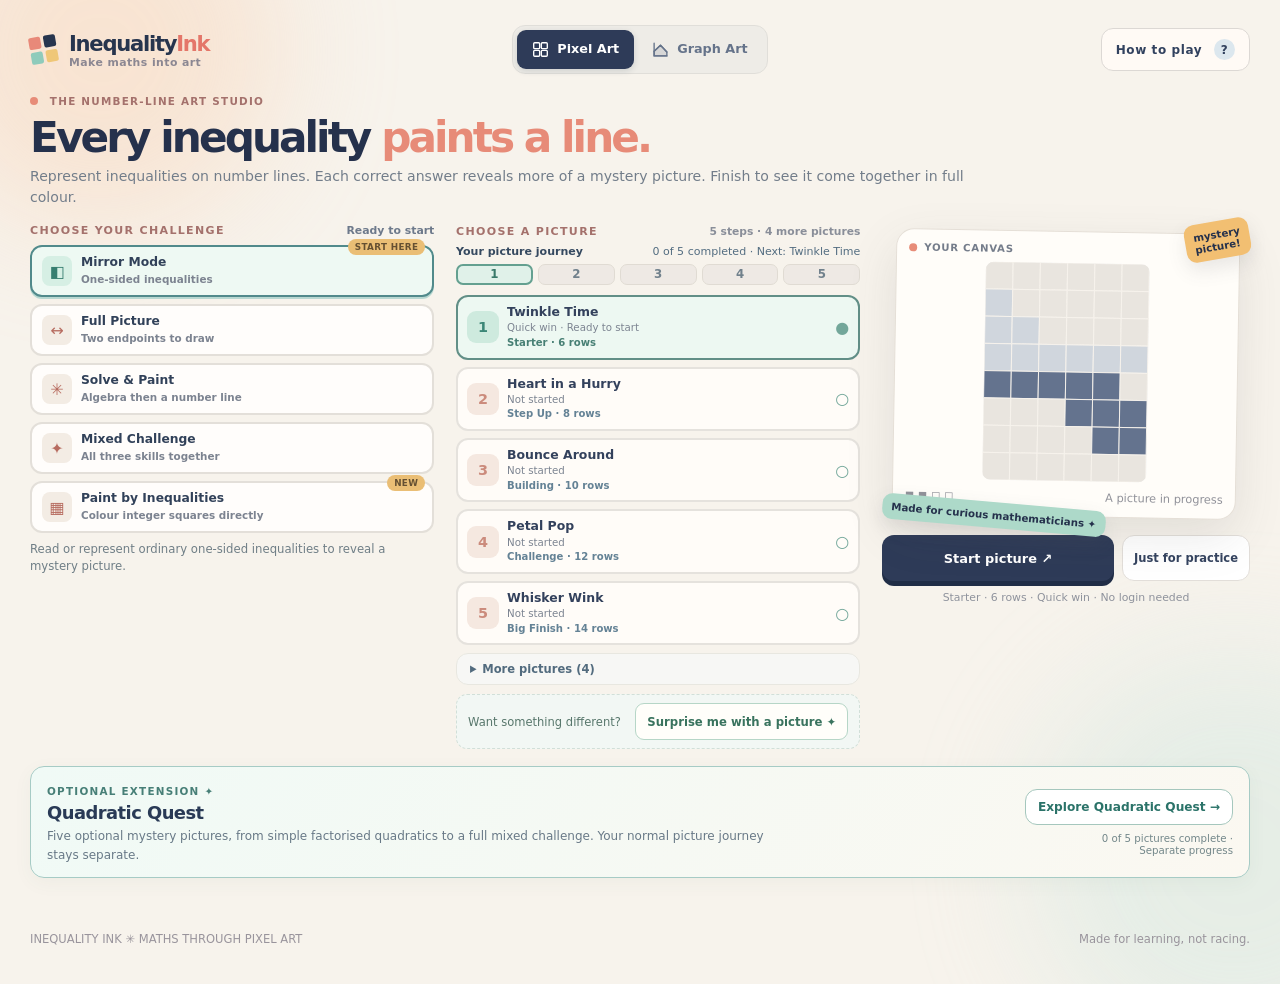
==== commit 02e5db05: "Refresh versioned Pixel Art assets for the classroom feedback release" ====
--- a/index.html
+++ b/index.html
@@ -7,11 +7,11 @@
   <meta name="description" content="Practise inequalities on interactive number lines and reveal colourful pixel-art pictures as you go." />
   <title>Inequality Ink | Pixel-art maths</title>
   <link rel="icon" href="data:image/svg+xml,%3Csvg xmlns='http://www.w3.org/2000/svg' viewBox='0 0 64 64'%3E%3Crect width='64' height='64' rx='14' fill='%232c3b57'/%3E%3Cpath d='M12 12h18v18H12zm22 0h18v18H34zM12 34h18v18H12z' fill='%23f6a17e'/%3E%3Cpath d='M34 34h18v18H34z' fill='%237cc2af'/%3E%3C/svg%3E" />
-  <link rel="stylesheet" href="./styles.css?v=paint-desktop-v3" />
+  <link rel="stylesheet" href="./styles.css?v=student-feedback-v1" />
   <link rel="stylesheet" href="./studio-design.css?v=pass3-v1" />
   <link rel="stylesheet" href="./help/how-to-play.css?v=guide-v1" />
   <script type="module" src="./help/how-to-play.mjs?v=guide-v1"></script>
-  <script type="module" src="./app.mjs?v=studio-pass3"></script>
+  <script type="module" src="./app.mjs?v=student-feedback-v1"></script>
 </head>
 <body>
   <div class="ambient ambient-a" aria-hidden="true"></div>
--- a/styles.css
+++ b/styles.css
@@ -1448,3 +1448,74 @@
   .topbar .studio-switch{flex:1 1 100%;width:100%}
   .topbar .top-actions>.top-button{margin-left:auto}
 }
+
+
+/* Classroom-feedback pass: persistent mathematical meanings, not a popup.
+   Keep the existing endpoint tap-to-toggle and drag gestures unchanged. */
+.endpoint-meaning{
+  display:flex;justify-content:flex-start;align-items:center;flex-wrap:wrap;
+  gap:5px 15px;padding:7px 10px;margin:6px 0 10px;
+  border:1px solid #e1e8e2;background:#f6faf6;border-radius:9px;
+  font-size:.69rem;line-height:1.55;color:#42626a
+}
+.endpoint-meaning>span{display:inline-flex;align-items:center;gap:5px;white-space:normal}
+.endpoint-meaning strong{color:#314e5e}
+.endpoint-meaning .open-circle,.endpoint-meaning .closed-circle{
+  width:15px;height:15px;flex:0 0 15px;border-color:#4c859f;
+}
+.endpoint-meaning .closed-circle{background:#4c859f}
+.circle-interaction-tip{margin:0 0 7px;font-size:.68rem;color:#697c84}
+.picture-variety-note{
+  display:flex;align-items:center;justify-content:space-between;gap:9px;
+  margin:9px 0 0;padding:8px 11px;border-radius:11px;
+  background:#f2f7f4;border:1px dashed #d1dfd8;
+  font-size:.72rem;color:#58776c
+}
+.picture-variety-button{
+  border:1px solid #b6d6c7;border-radius:9px;background:#fffefa;
+  color:#39735e;font-size:.73rem;font-weight:800;padding:8px 11px;
+  min-height:37px;white-space:normal;text-align:center
+}
+.picture-variety-button:hover,.picture-variety-button:focus-visible{
+  background:#e5f5ec;border-color:#63ab8a
+}
+#checkButton{
+  min-height:47px;min-width:138px;
+  background:#2a5971;color:white;
+  box-shadow:0 4px 0 #1b3d50;
+}
+#checkButton:hover{background:#336a82}
+#checkButton:focus-visible{outline:3px solid #e7a85e;outline-offset:3px}
+#checkButton:disabled{box-shadow:0 2px 0 #34556a}
+#finishSurpriseButton{border-color:#bad8c9;color:#39745b;background:#f0f8f3}
+#finishSurpriseButton:hover{background:#e1f1e7}
+@media(max-width:740px){
+  #playScreen .question-footer{
+    position:sticky;bottom:max(5px,env(safe-area-inset-bottom));
+    z-index:12;margin-top:14px;padding:9px 10px;
+    border:1px solid #d9e5dc;border-radius:12px;
+    background:#fffdfa;box-shadow:0 -7px 26px #1e354923;
+    align-items:center;gap:7px;flex-wrap:nowrap;
+  }
+  #playScreen .question-footer .footer-actions{
+    margin-left:auto;flex:1 1 auto;min-width:0;justify-content:flex-end;
+    gap:5px;align-items:center
+  }
+  #playScreen #hintButton{
+    min-height:45px;padding:9px 8px;font-size:.72rem;white-space:normal;
+    flex:0 1 auto
+  }
+  #playScreen #checkButton{
+    min-height:49px;min-width:0;padding:11px 12px;
+    font-size:.82rem;line-height:1.25;white-space:normal
+  }
+  #playScreen .question-footer .footer-actions #exitPracticeButton{
+    padding:9px 7px;font-size:.68rem
+  }
+  .picture-variety-note{flex-wrap:wrap}
+  .endpoint-meaning{font-size:.67rem;padding:6px 8px;gap:5px 11px}
+}
+@media(max-width:360px){
+  #playScreen .question-footer #checkButton{padding:11px 8px;font-size:.76rem}
+  #playScreen .question-footer #hintButton{font-size:.68rem;padding:9px 5px}
+}
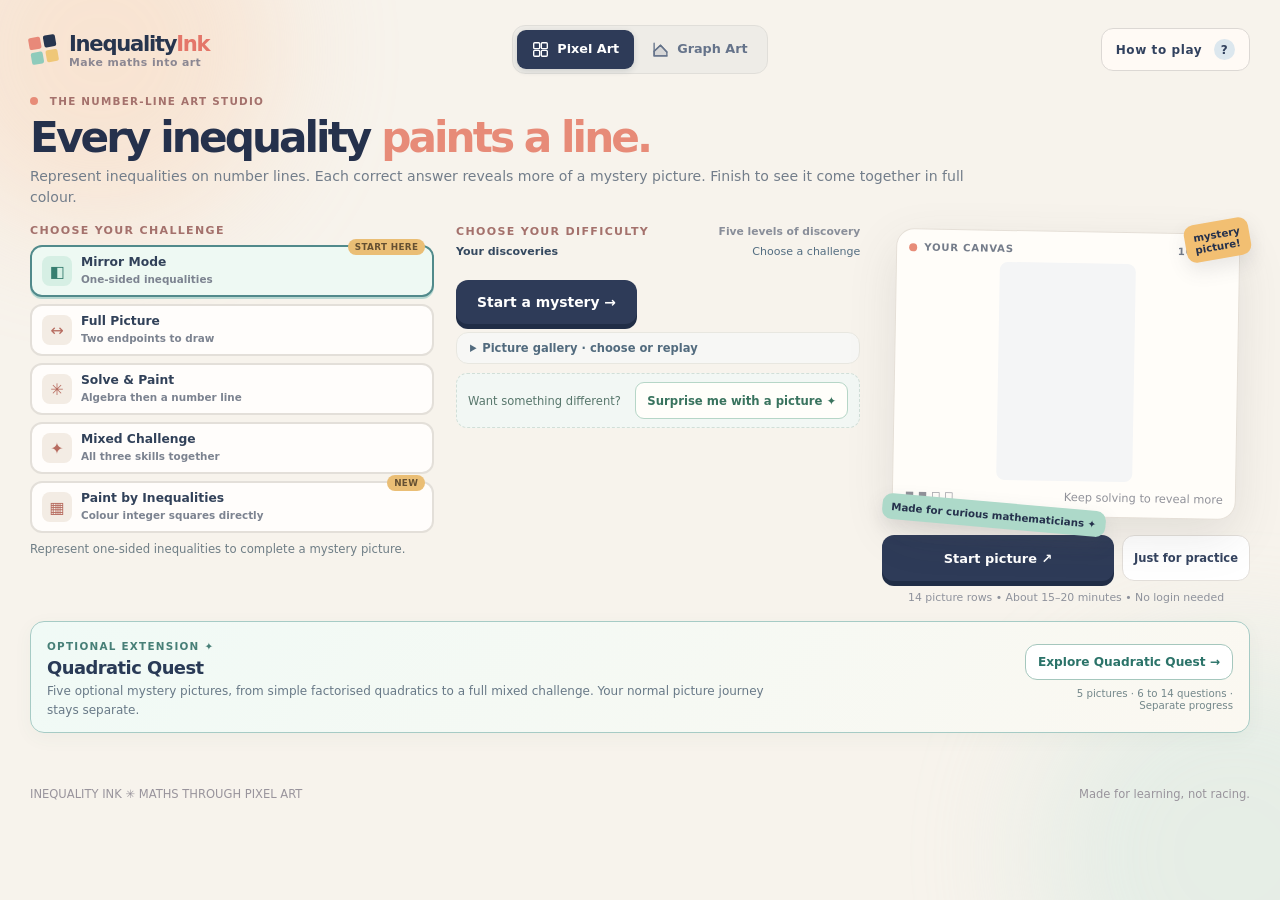
==== commit eea347d7: "Replace picture-first picker with difficulty-first mysteries and optional gallery" ====
--- a/index.html
+++ b/index.html
@@ -7,11 +7,11 @@
   <meta name="description" content="Practise inequalities on interactive number lines and reveal colourful pixel-art pictures as you go." />
   <title>Inequality Ink | Pixel-art maths</title>
   <link rel="icon" href="data:image/svg+xml,%3Csvg xmlns='http://www.w3.org/2000/svg' viewBox='0 0 64 64'%3E%3Crect width='64' height='64' rx='14' fill='%232c3b57'/%3E%3Cpath d='M12 12h18v18H12zm22 0h18v18H34zM12 34h18v18H12z' fill='%23f6a17e'/%3E%3Cpath d='M34 34h18v18H34z' fill='%237cc2af'/%3E%3C/svg%3E" />
-  <link rel="stylesheet" href="./styles.css?v=student-feedback-v1" />
+  <link rel="stylesheet" href="./styles.css?v=difficulty-first-v1" />
   <link rel="stylesheet" href="./studio-design.css?v=pass3-v1" />
   <link rel="stylesheet" href="./help/how-to-play.css?v=guide-v1" />
   <script type="module" src="./help/how-to-play.mjs?v=guide-v1"></script>
-  <script type="module" src="./app.mjs?v=student-feedback-v1"></script>
+  <script type="module" src="./app.mjs?v=difficulty-first-v1"></script>
 </head>
 <body>
   <div class="ambient ambient-a" aria-hidden="true"></div>
@@ -66,19 +66,26 @@
         </div>
         <div class="picture-picker-shell">
           <div class="picture-picker-heading">
-            <span class="eyebrow">CHOOSE A PICTURE</span>
-            <span id="picturePickerStatus" aria-live="polite">5 steps to explore</span>
-          </div>
-          <p id="pictureJourneyHelp" class="picture-journey-help">Start with a quick win, then build to bigger pictures.</p>
+            <span class="eyebrow">CHOOSE YOUR DIFFICULTY</span>
+            <span id="picturePickerStatus" aria-live="polite">Five levels of discovery</span>
+          </div>
+          <p id="pictureJourneyHelp" class="picture-journey-help">Choose the maths. The picture stays a surprise.</p>
           <div class="picture-path-heading">
-            <strong>Your picture journey</strong>
-            <span id="picturePathProgress" aria-live="polite">0 of 5 completed</span>
-          </div>
-          <div id="pictureStepTrack" class="picture-step-track" aria-label="Five-step picture journey"></div>
-          <div id="picturePicker" class="picture-picker" role="group" aria-label="Choose a picture"></div>
+            <strong>Your discoveries</strong>
+            <span id="picturePathProgress" aria-live="polite">Choose a challenge</span>
+          </div>
+          <div id="pictureStepTrack" class="picture-step-track" aria-label="Five difficulty levels"></div>
+          <div id="difficultyPicker" class="difficulty-picker" role="group" aria-label="Choose mathematical difficulty"></div>
+          <div id="mysteryDecision" class="mystery-decision">
+            <p id="mysteryTierStatus" role="status" aria-live="polite"></p>
+            <button type="button" id="mysteryStartButton" class="button button-primary">Start a mystery →</button>
+            <button type="button" id="mysteryContinueButton" class="button button-light" hidden>Continue your picture →</button>
+          </div>
           <details id="morePicturesSection" class="more-pictures">
-            <summary id="morePicturesToggle">More pictures</summary>
-            <div id="extraPicturePicker" class="picture-picker extra-picture-picker" role="group" aria-label="More pictures"></div>
+            <summary id="morePicturesToggle">Picture gallery · choose or replay</summary>
+            <p class="gallery-description">Optional: choose a particular picture or replay one you have already found. Unfinished mysteries are shown by clue only.</p>
+            <div id="picturePicker" class="picture-picker" role="group" aria-label="Main picture gallery"></div>
+            <div id="extraPicturePicker" class="picture-picker extra-picture-picker" role="group" aria-label="Other pictures"></div>
           </details>
           <div class="picture-variety-note">
             <span>Want something different?</span>
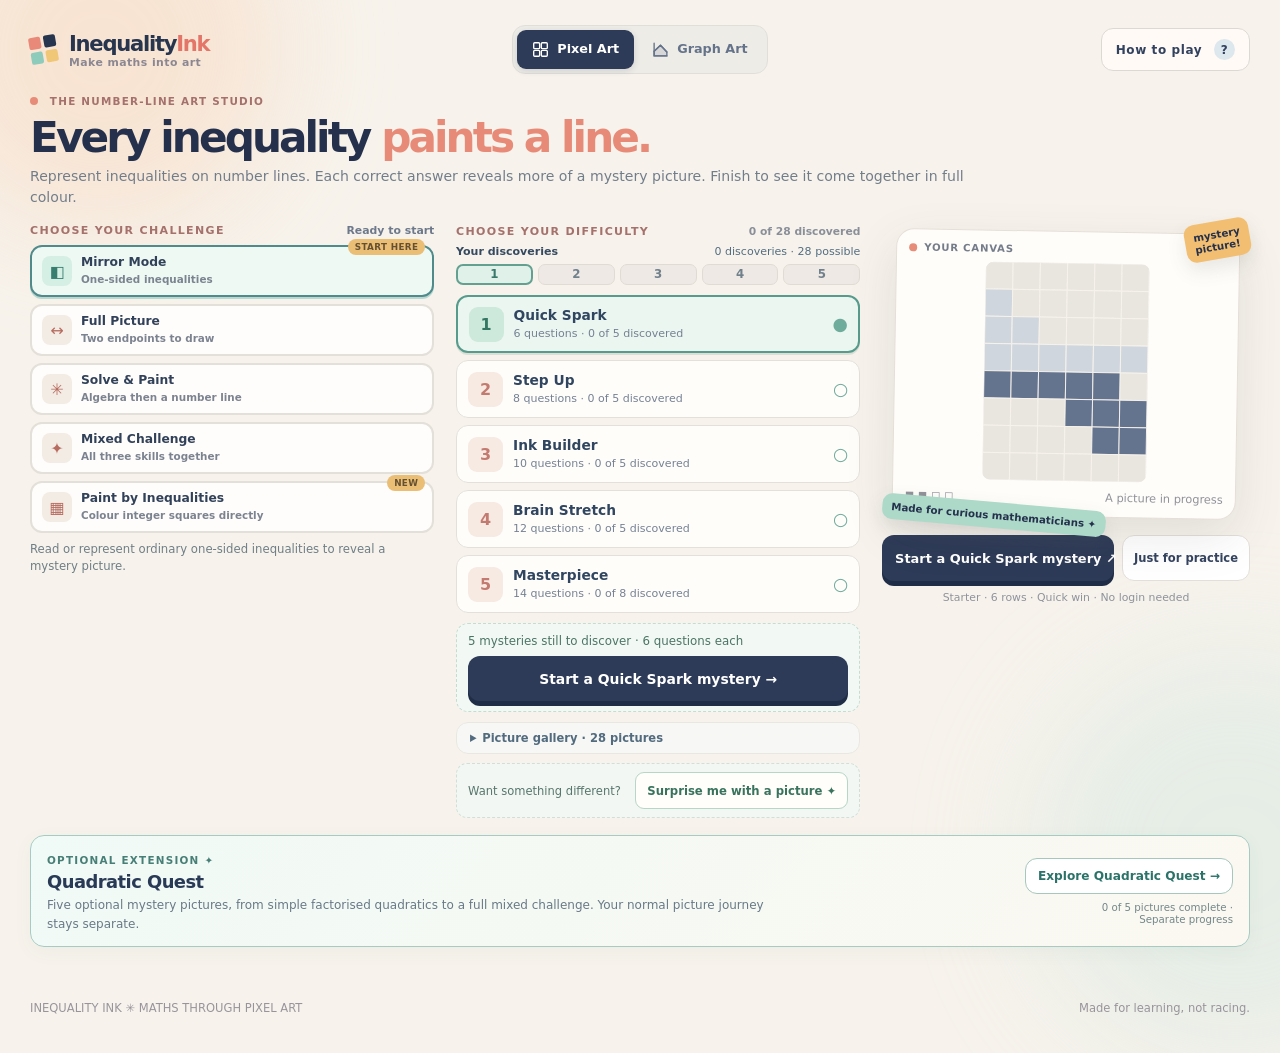
==== commit 73ca4770: "Refresh versioned Pixel Art scripts to display the new gallery" ====
--- a/index.html
+++ b/index.html
@@ -11,7 +11,7 @@
   <link rel="stylesheet" href="./studio-design.css?v=pass3-v1" />
   <link rel="stylesheet" href="./help/how-to-play.css?v=guide-v1" />
   <script type="module" src="./help/how-to-play.mjs?v=guide-v1"></script>
-  <script type="module" src="./app.mjs?v=difficulty-first-v1"></script>
+  <script type="module" src="./app.mjs?v=five-mysteries-v1"></script>
 </head>
 <body>
   <div class="ambient ambient-a" aria-hidden="true"></div>
--- a/styles.css
+++ b/styles.css
@@ -1519,3 +1519,31 @@
   #playScreen .question-footer #checkButton{padding:11px 8px;font-size:.76rem}
   #playScreen .question-footer #hintButton{font-size:.68rem;padding:9px 5px}
 }
+
+
+/* Difficulty-first mystery selector, compact enough for the desktop first fold. */
+.difficulty-picker{display:grid;gap:7px;margin:9px 0}
+.difficulty-card{width:100%;display:flex;align-items:center;gap:10px;
+  background:#fffdfa;border:1.5px solid #e3e0da;border-radius:12px;
+  text-align:left;padding:10px 11px;min-height:58px;color:#304560}
+.difficulty-card:hover{border-color:#9cbfb2;background:#f9fcf9}
+.difficulty-card.selected{border:2px solid #579b8c;background:#eaf6ef;
+  padding:9.5px 10.5px;box-shadow:0 2px 0 #376d5d25}
+.difficulty-stamp{display:grid;place-items:center;flex:0 0 35px;
+  width:35px;height:35px;border-radius:9px;background:#f7eae3;
+  color:#c37b71;font-weight:900;font-size:1rem}
+.difficulty-card.selected .difficulty-stamp{background:#cce9dc;color:#357662}
+.difficulty-copy{display:grid;gap:3px;min-width:0;flex:1}
+.difficulty-copy strong{font-size:.86rem;line-height:1.2}
+.difficulty-copy small{font-size:.69rem;line-height:1.3;color:#758194}
+.difficulty-status{color:#6fac9b;font-size:1.1rem;font-weight:800}
+.mystery-decision{padding:10px 11px;margin:10px 0;border:1px dashed #c5dcd0;
+  background:#f2f9f4;border-radius:12px;display:grid;gap:8px}
+.mystery-decision p{margin:0;color:#4c7466;font-size:.74rem}
+#mysteryStartButton{width:100%;min-height:45px}
+#mysteryStartButton:disabled{opacity:.6}
+#mysteryContinueButton{min-height:39px;font-size:.79rem}
+.gallery-description{font-size:.73rem;color:#6f8190;line-height:1.5;padding:4px 11px}
+#morePicturesSection .picture-picker{margin-top:9px}
+#morePicturesSection .picture-option{min-height:55px}
+@media(max-width:740px){.difficulty-card{min-height:59px}.mystery-decision{margin-bottom:15px}}
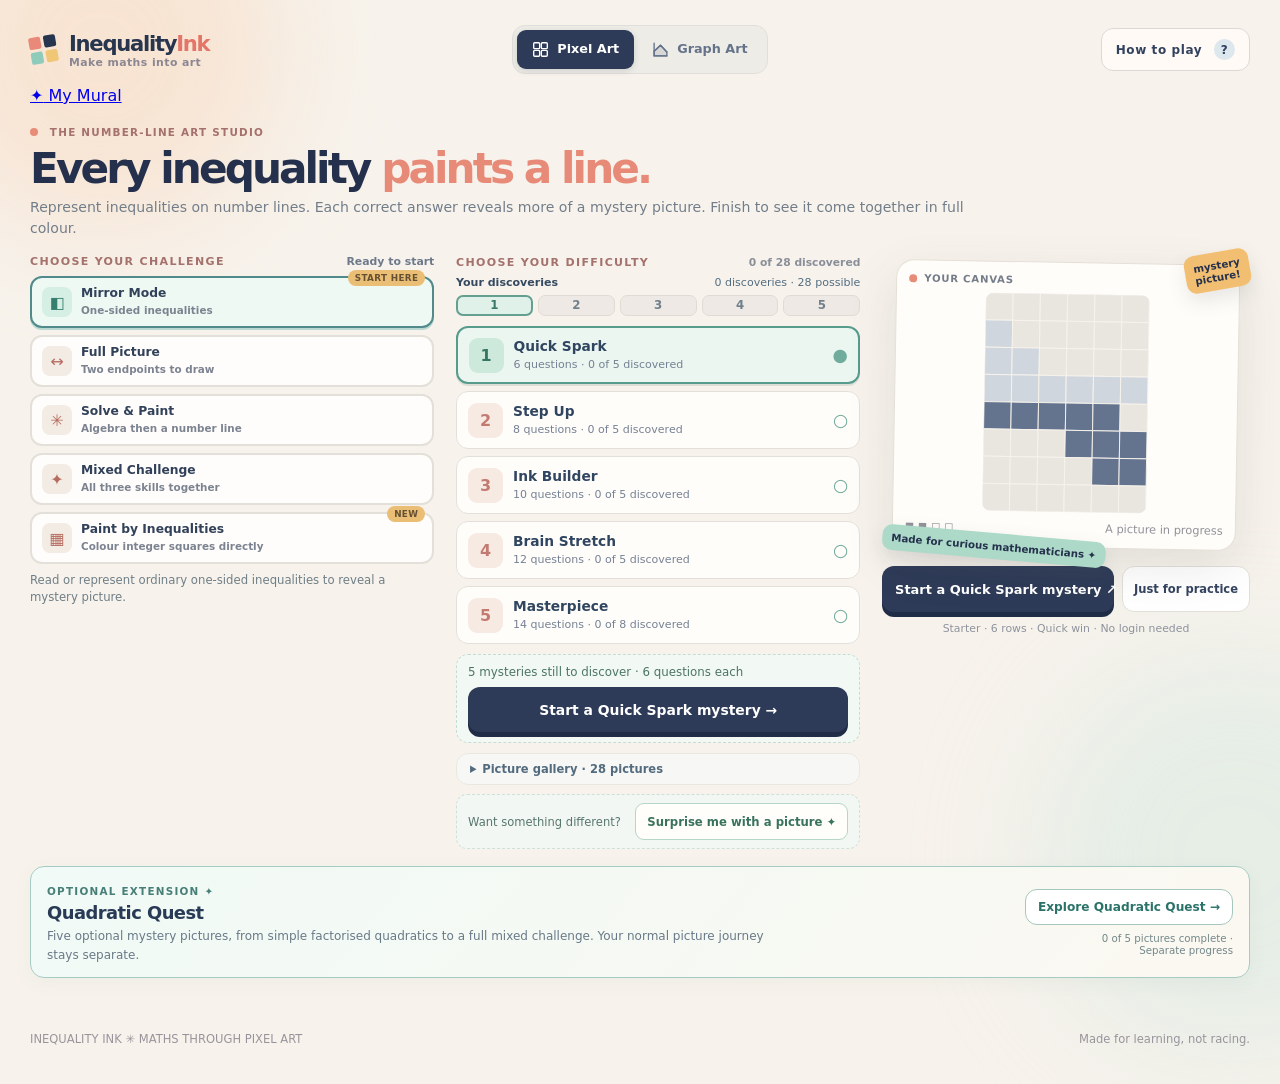
==== commit 7d1f1985: "Introduce subtle My Mural entry points after and between games" ====
--- a/index.html
+++ b/index.html
@@ -7,7 +7,7 @@
   <meta name="description" content="Practise inequalities on interactive number lines and reveal colourful pixel-art pictures as you go." />
   <title>Inequality Ink | Pixel-art maths</title>
   <link rel="icon" href="data:image/svg+xml,%3Csvg xmlns='http://www.w3.org/2000/svg' viewBox='0 0 64 64'%3E%3Crect width='64' height='64' rx='14' fill='%232c3b57'/%3E%3Cpath d='M12 12h18v18H12zm22 0h18v18H34zM12 34h18v18H12z' fill='%23f6a17e'/%3E%3Cpath d='M34 34h18v18H34z' fill='%237cc2af'/%3E%3C/svg%3E" />
-  <link rel="stylesheet" href="./styles.css?v=difficulty-first-v1" />
+  <link rel="stylesheet" href="./styles.css?v=my-mural-v1" />
   <link rel="stylesheet" href="./studio-design.css?v=pass3-v1" />
   <link rel="stylesheet" href="./help/how-to-play.css?v=guide-v1" />
   <script type="module" src="./help/how-to-play.mjs?v=guide-v1"></script>
@@ -27,6 +27,7 @@
           <a class="studio-tab is-active" href="./" aria-current="page"><span class="studio-icon" aria-hidden="true"><svg viewBox="0 0 20 20" fill="none"><rect x="2" y="2" width="7" height="7" rx="1.2"/><rect x="11" y="2" width="7" height="7" rx="1.2"/><rect x="2" y="11" width="7" height="7" rx="1.2"/><rect x="11" y="11" width="7" height="7" rx="1.2"/></svg></span><span>Pixel Art</span></a>
           <a class="studio-tab" href="./regions/"><span class="studio-icon" aria-hidden="true"><svg viewBox="0 0 20 20" fill="none"><path d="M2.5 2.5v15h15"/><path d="m2.5 12 7.5-7 7.5 8v4.5h-15z" fill="currentColor" fill-opacity=".17"/><path d="m2.5 12 7.5-7 7.5 8" stroke-linejoin="round"/></svg></span><span>Graph Art</span></a>
         </nav>
+        <a class="mural-nav-link" href="./mural.html" aria-label="Open My Mural: your completed pictures"><span aria-hidden="true">✦</span><span class="mural-nav-label"> My Mural</span></a>
         <button type="button" id="helpButton" class="top-button" data-how-to-play>How to play <span aria-hidden="true">?</span></button>
       </div>
     </header>
@@ -522,6 +523,7 @@
             <div><b id="hintsStat">—</b><span>Hints used</span></div>
           </div>
           <p class="finish-note" id="finishNote">Great work! Your next picture is waiting to be imagined.</p>
+          <a id="muralEarnedLink" class="mural-earned-link" href="./mural.html">✦ Added to My Mural · Explore your world →</a>
           <div class="finish-actions">
             <button type="button" class="button button-light" id="playAgain">Play again ↻</button>
             <button type="button" class="button button-light" id="downloadArt">Save picture ↓</button>
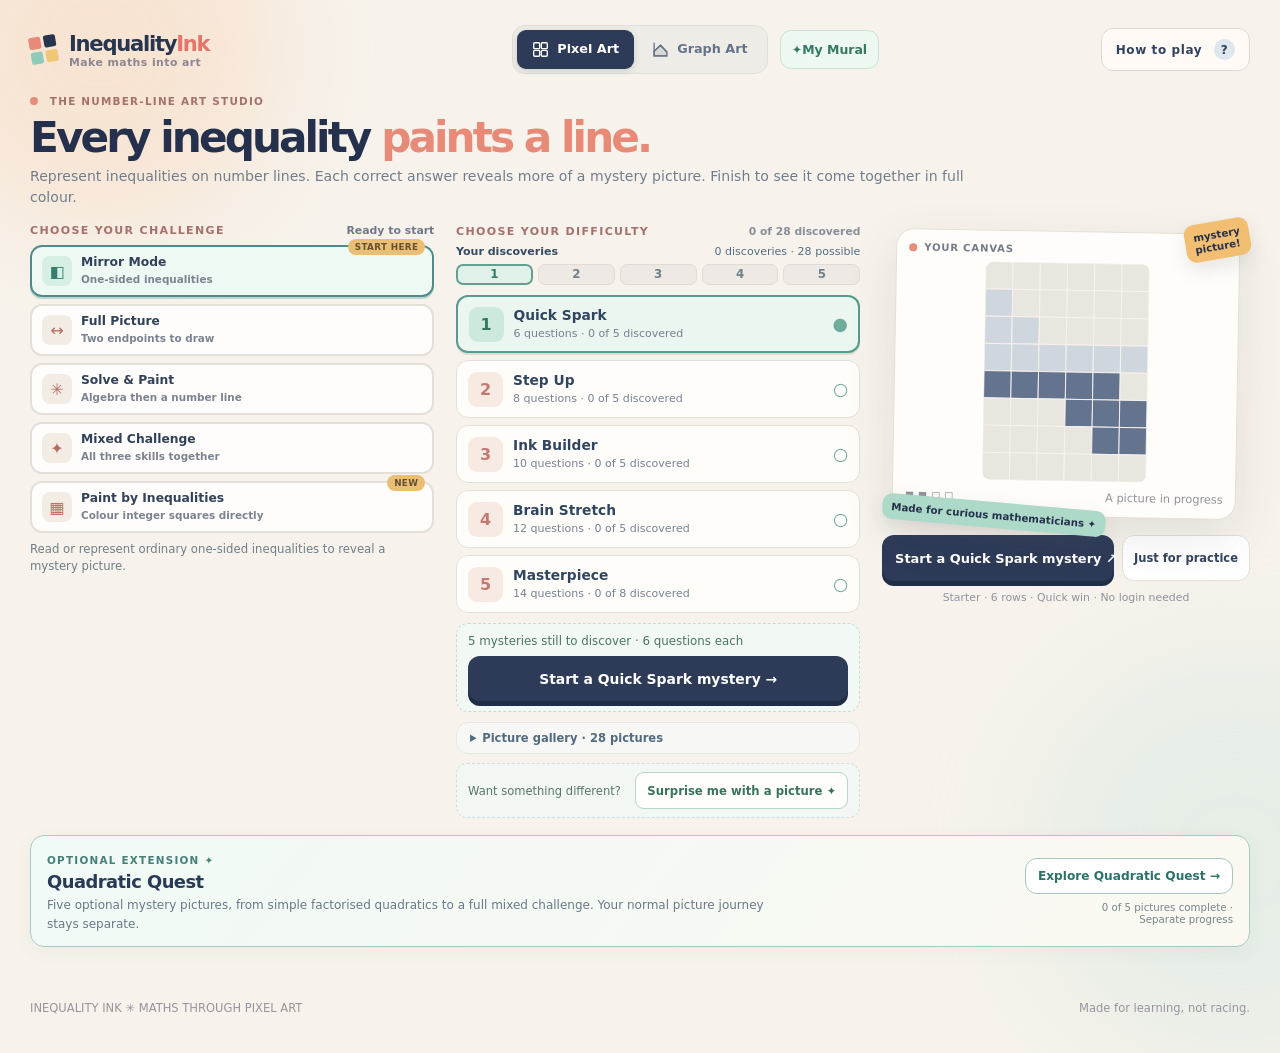
==== commit b43b2765: "Document living mural and ensure updated gameplay script is loaded" ====
--- a/index.html
+++ b/index.html
@@ -11,7 +11,7 @@
   <link rel="stylesheet" href="./studio-design.css?v=pass3-v1" />
   <link rel="stylesheet" href="./help/how-to-play.css?v=guide-v1" />
   <script type="module" src="./help/how-to-play.mjs?v=guide-v1"></script>
-  <script type="module" src="./app.mjs?v=five-mysteries-v1"></script>
+  <script type="module" src="./app.mjs?v=my-mural-v1"></script>
 </head>
 <body>
   <div class="ambient ambient-a" aria-hidden="true"></div>
--- a/styles.css
+++ b/styles.css
@@ -1450,6 +1450,37 @@
 }
 
 
+/* My Mural is always optional and does not alter the quick-start workspace. */
+.mural-nav-link{
+ display:inline-flex;align-items:center;justify-content:center;
+ text-decoration:none;border:1px solid #c9e0d4;background:#edf8f0;
+ color:#367863;border-radius:11px;padding:9px 11px;
+ white-space:nowrap;font-size:.78rem;font-weight:900;min-height:39px
+}
+.mural-nav-link:hover{background:#e1f3e7}
+.mural-nav-link:focus-visible,.mural-earned-link:focus-visible{
+ outline:3px solid #e6a876;outline-offset:3px
+}
+.mural-earned-link{display:block;max-width:495px;margin:13px auto;
+ border:1px solid #b8ddca;border-radius:12px;padding:12px 16px;
+ background:#eaf8ed;color:#34745f;text-decoration:none;text-align:center;
+ font-size:.83rem;font-weight:900
+}
+.mural-earned-link:hover{background:#d8f0de}
+@media(min-width:741px){
+ .topbar .top-actions>.mural-nav-link{
+  grid-column:3;grid-row:1;justify-self:start
+ }
+}
+@media(min-width:741px) and (max-width:1080px){
+ .mural-nav-label{display:none}
+ .mural-nav-link{padding:9px 12px}
+}
+@media(max-width:740px){
+ .mural-nav-label{display:none}
+ .mural-nav-link{padding:8px 11px;min-height:37px}
+}
+@media(max-width:380px){.mural-nav-link{padding:7px 9px}}
 /* Classroom-feedback pass: persistent mathematical meanings, not a popup.
    Keep the existing endpoint tap-to-toggle and drag gestures unchanged. */
 .endpoint-meaning{
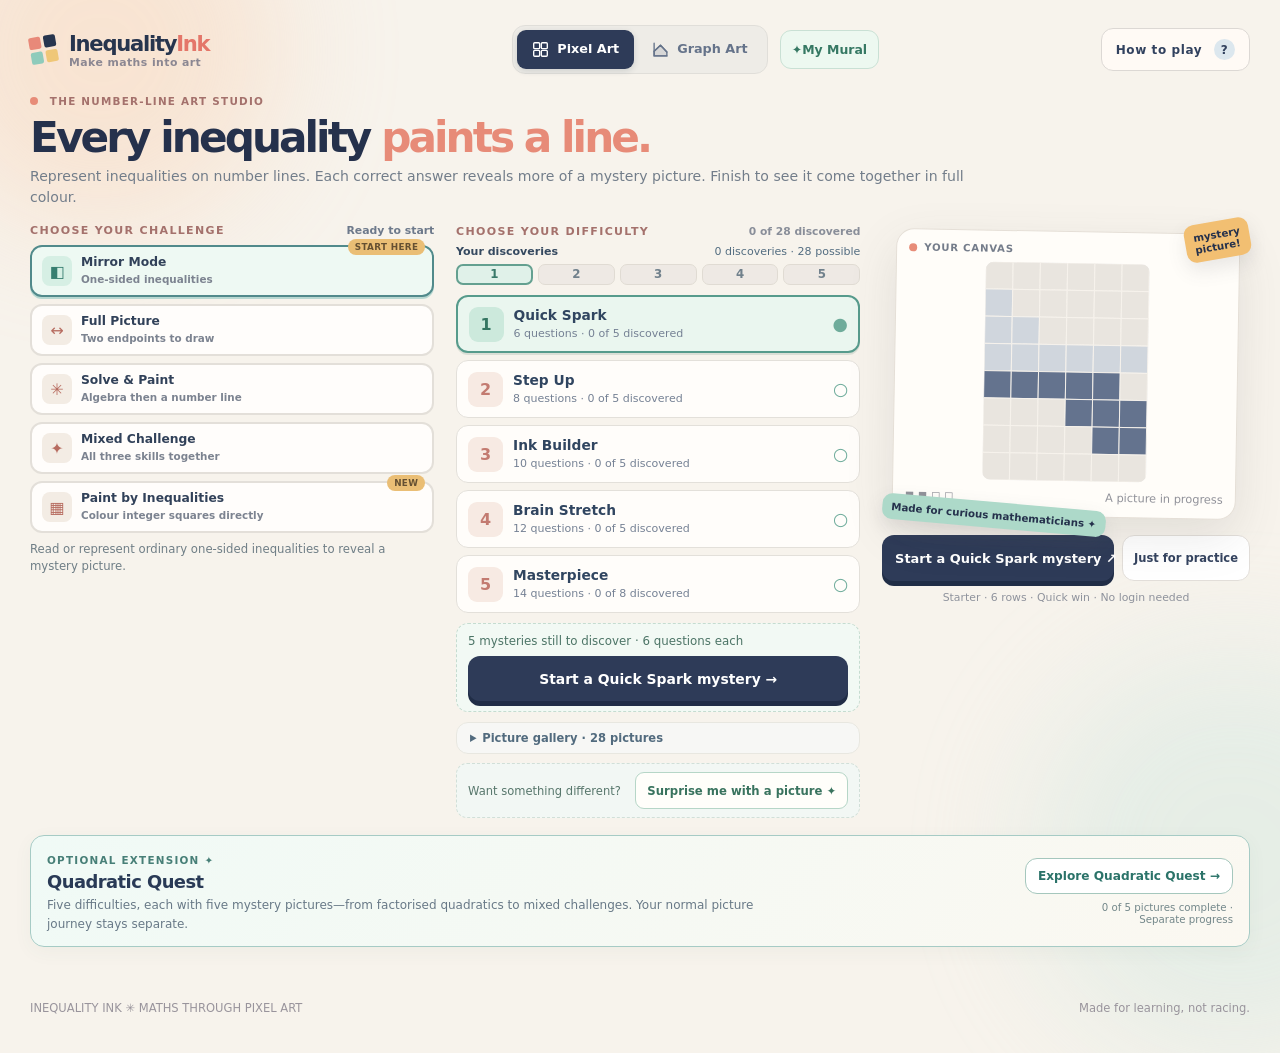
==== commit 0330501c: "Quadratic Quest: add difficulty-first chooser, mystery start, continuation and optional gallery" ====
--- a/index.html
+++ b/index.html
@@ -117,11 +117,11 @@
           <div class="quest-invite-copy">
             <span class="eyebrow">OPTIONAL EXTENSION ✦</span>
             <h2 id="questInviteTitle">Quadratic Quest</h2>
-            <p>Five optional mystery pictures, from simple factorised quadratics to a full mixed challenge. Your normal picture journey stays separate.</p>
+            <p>Five difficulties, each with five mystery pictures—from factorised quadratics to mixed challenges. Your normal picture journey stays separate.</p>
           </div>
           <div class="quest-invite-actions">
             <button type="button" id="questEnter" class="button button-light">Explore Quadratic Quest →</button>
-            <span id="questEntryProgress">5 pictures · 6 to 14 questions · Separate progress</span>
+            <span id="questEntryProgress">25 pictures · 5 difficulties · Separate progress</span>
           </div>
         </section>
       </section>
@@ -350,21 +350,30 @@
           <div class="quest-picker-heading">
             <div>
               <span class="eyebrow">YOUR QUADRATIC JOURNEY</span>
-              <h2 id="questPickerTitle">Choose a picture</h2>
-              <p>Start with six accessible questions, then work towards fourteen. Choose any stage; the main challenges are unaffected.</p>
-            </div>
-            <strong id="questJourneyProgress" aria-live="polite">0 of 5 complete</strong>
-          </div>
-          <div id="questStepTrack" class="picture-step-track" aria-label="Five quadratic picture stages"></div>
-          <div id="questPicturePicker" class="quest-picture-grid" role="group" aria-label="Choose a quadratic mystery picture"></div>
-          <div class="quest-picture-actions">
+              <h2 id="questPickerTitle">Choose your difficulty</h2>
+              <p>Five difficulty levels, five mystery pictures in each. Start anywhere: discover new art, continue an unfinished picture or replay from your gallery.</p>
+            </div>
+            <strong id="questJourneyProgress" aria-live="polite">0 of 25 discovered</strong>
+          </div>
+          <div id="questStepTrack" class="picture-step-track" aria-label="Five quadratic difficulty levels"></div>
+          <div id="questDifficultyPicker" class="quest-difficulty-choices" role="group" aria-label="Choose quadratic inequality difficulty"></div>
+          <div class="quest-picture-actions quest-mystery-decision">
             <div>
-              <strong id="questSelectedTitle">Prism of Possibilities</strong>
-              <p id="questSelectedSummary">Starter · 6 questions · Find the roots</p>
-            </div>
-            <button type="button" class="button button-primary" id="questStart">Start picture ↗</button>
-          </div>
-          <p class="quest-picker-note">Each correct quadratic solution reveals one decorative row. You can switch pictures without losing your work.</p>
+              <strong id="questSelectedTitle">Mystery artwork</strong>
+              <p id="questSelectedSummary">Quick Spark · 6 questions · Five pictures to discover</p>
+              <p id="questTierStatus" aria-live="polite">0 of 5 pictures discovered at this difficulty</p>
+            </div>
+            <div class="quest-mystery-buttons">
+              <button type="button" class="button button-primary" id="questStart">Start a mystery →</button>
+              <button type="button" class="button button-light" id="questContinueMystery" hidden>Continue your picture →</button>
+            </div>
+          </div>
+          <details id="questPictureGallery" class="quest-optional-gallery">
+            <summary>Picture gallery · choose or replay</summary>
+            <p>Prefer a particular picture? These five artworks have independent saved progress. Completed pictures can be revisited here without starting a new mystery.</p>
+            <div id="questPicturePicker" class="quest-picture-grid" role="group" aria-label="Optional pictures in the selected difficulty"></div>
+          </details>
+          <p class="quest-picker-note">Each correct quadratic solution reveals one row. Pictures and progress save automatically on this device; no difficulty is locked.</p>
         </section>
         <div id="questProgress" class="quest-progress" aria-label="Quadratic Quest picture progress" hidden>
           <strong id="questProgressText">0 of 6 rows revealed</strong>
@@ -501,7 +510,7 @@
           <details class="quest-solution-review"><summary>Review all six solutions</summary><ol id="questSolutions"></ol></details>
           <div class="finish-actions">
             <button type="button" class="button button-primary" id="questReplay">Play again ↻</button>
-            <button type="button" class="button button-primary" id="questNextPicture" hidden>Next picture →</button>
+            <button type="button" class="button button-primary" id="questNextPicture" hidden>Another mystery →</button>
             <button type="button" class="button button-light" id="questFinishBack">Choose a picture ↶</button>
             <button type="button" class="button button-light" id="questRevealAgain">View reveal ✦</button>
           </div>
--- a/styles.css
+++ b/styles.css
@@ -1458,6 +1458,8 @@
  white-space:nowrap;font-size:.78rem;font-weight:900;min-height:39px
 }
 .mural-nav-link:hover{background:#e1f3e7}
+/* Do not add a control to the tightly packed one-screen painting workspace. */
+body.paint-session .mural-nav-link{display:none}
 .mural-nav-link:focus-visible,.mural-earned-link:focus-visible{
  outline:3px solid #e6a876;outline-offset:3px
 }
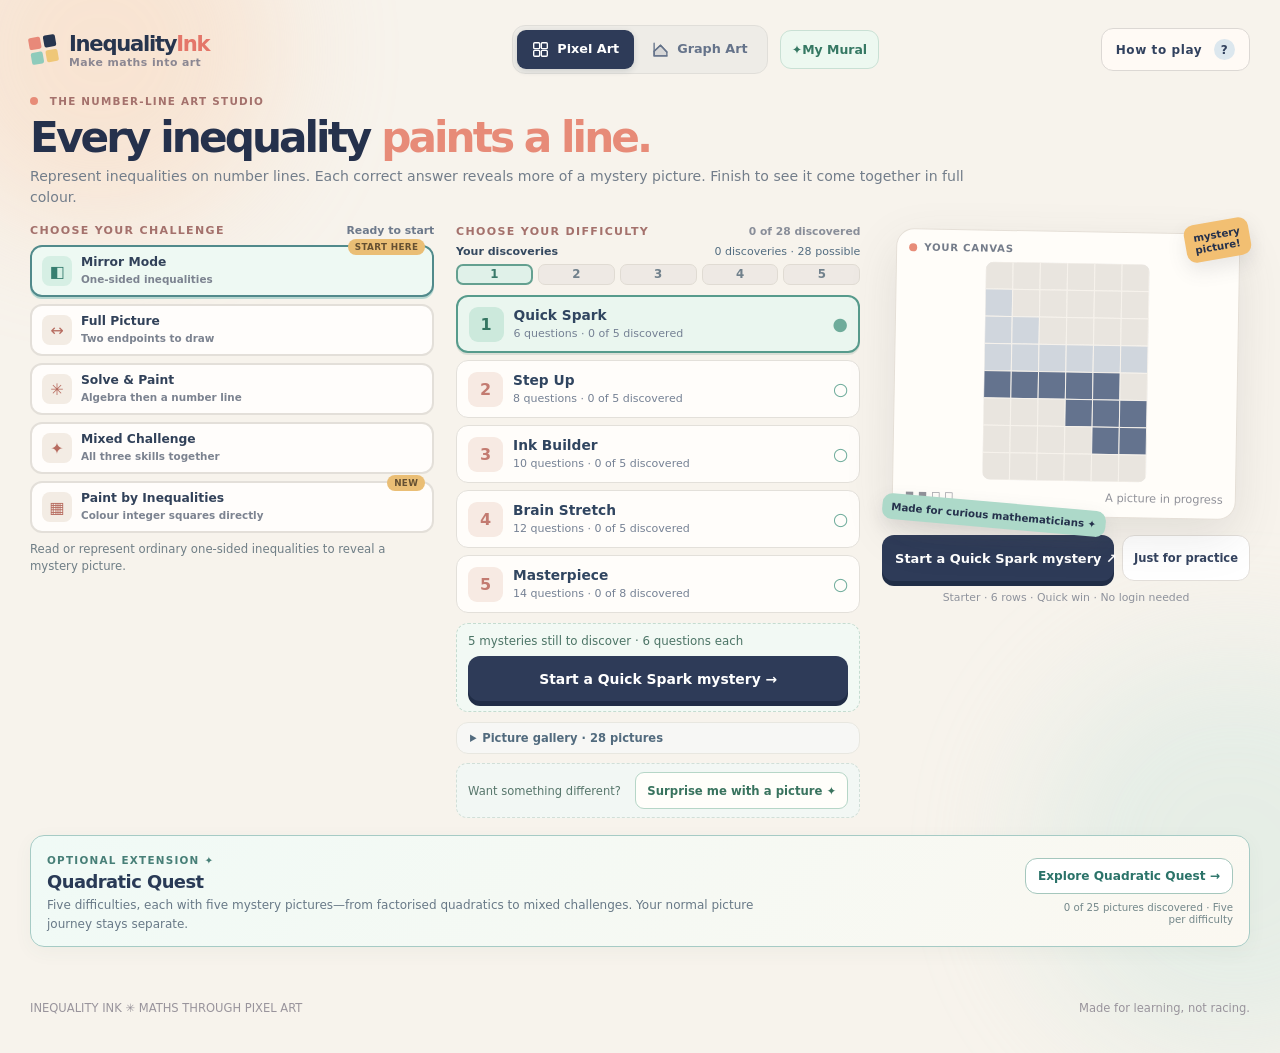
==== commit e9692479: "Refresh Quadratic Quest interface stylesheet and module cache" ====
--- a/index.html
+++ b/index.html
@@ -7,11 +7,11 @@
   <meta name="description" content="Practise inequalities on interactive number lines and reveal colourful pixel-art pictures as you go." />
   <title>Inequality Ink | Pixel-art maths</title>
   <link rel="icon" href="data:image/svg+xml,%3Csvg xmlns='http://www.w3.org/2000/svg' viewBox='0 0 64 64'%3E%3Crect width='64' height='64' rx='14' fill='%232c3b57'/%3E%3Cpath d='M12 12h18v18H12zm22 0h18v18H34zM12 34h18v18H12z' fill='%23f6a17e'/%3E%3Cpath d='M34 34h18v18H34z' fill='%237cc2af'/%3E%3C/svg%3E" />
-  <link rel="stylesheet" href="./styles.css?v=my-mural-v1" />
+  <link rel="stylesheet" href="./styles.css?v=quadratic-25-v1" />
   <link rel="stylesheet" href="./studio-design.css?v=pass3-v1" />
   <link rel="stylesheet" href="./help/how-to-play.css?v=guide-v1" />
   <script type="module" src="./help/how-to-play.mjs?v=guide-v1"></script>
-  <script type="module" src="./app.mjs?v=my-mural-v1"></script>
+  <script type="module" src="./app.mjs?v=quadratic-25-v1"></script>
 </head>
 <body>
   <div class="ambient ambient-a" aria-hidden="true"></div>
--- a/styles.css
+++ b/styles.css
@@ -1580,3 +1580,62 @@
 #morePicturesSection .picture-picker{margin-top:9px}
 #morePicturesSection .picture-option{min-height:55px}
 @media(max-width:740px){.difficulty-card{min-height:59px}.mystery-decision{margin-bottom:15px}}
+
+
+/* Quadratic Quest · 25-picture, difficulty-first gallery.
+   Shared difficulty-card primitives keep visual language aligned with
+   Pixel Art and Graph Art while leaving maths controls untouched. */
+.quest-difficulty-choices{
+  display:grid;grid-template-columns:repeat(2,minmax(0,1fr));
+  gap:9px;margin:12px 0;
+}
+.quest-difficulty-card{min-width:0;min-height:80px;cursor:pointer}
+.quest-difficulty-card:last-child:nth-child(odd){grid-column:1/-1}
+.quest-difficulty-card .difficulty-copy small{font-size:.69rem;line-height:1.35}
+.quest-difficulty-card .difficulty-copy .quest-difficulty-progress{
+  color:#408777;font-size:.68rem;font-weight:800
+}
+.quest-difficulty-card.is-complete .difficulty-stamp{
+  background:#d9f1e3;color:#347d65
+}
+.quest-mystery-decision{
+  border-color:#c5ddce;background:#f0f8f2;
+  gap:16px;margin:12px 0;
+}
+.quest-mystery-decision>div:first-child{flex:1;min-width:0}
+.quest-mystery-decision #questSelectedTitle{font-size:1.01rem}
+.quest-mystery-decision #questSelectedSummary{line-height:1.5}
+.quest-mystery-decision #questTierStatus{
+  color:#408b76;font-weight:800;margin-top:8px
+}
+.quest-mystery-buttons{display:grid;gap:8px;min-width:220px}
+.quest-mystery-buttons .button{min-height:42px;font-size:.82rem}
+.quest-mystery-buttons .button:disabled{opacity:.62;cursor:default}
+.quest-mystery-buttons [hidden]{display:none!important}
+.quest-optional-gallery{
+  border:1px solid #dfe8df;background:#fcfdf9;
+  border-radius:12px;padding:11px 14px;margin-top:14px;
+}
+.quest-optional-gallery summary{
+  font-size:.81rem;font-weight:820;color:#367867;
+  cursor:pointer;list-style-position:inside;
+}
+.quest-optional-gallery>p{
+  font-size:.73rem;line-height:1.5;color:#70808b;
+  margin:9px 0 1px
+}
+.quest-optional-gallery .quest-picture-grid{margin:10px 0 0}
+.quest-picture-choice--complete{background:#f0f8f2}
+.quest-picture-choice--complete .quest-picture-number{
+  background:#d7eee2;color:#33846a
+}
+.quest-picture-choice--complete .quest-picture-status{color:#2f9577}
+@media(max-width:740px){
+  .quest-difficulty-choices{grid-template-columns:1fr;gap:8px}
+  .quest-difficulty-card:last-child:nth-child(odd){grid-column:auto}
+  .quest-difficulty-card{min-height:65px}
+  .quest-mystery-decision{align-items:stretch;gap:10px}
+  .quest-mystery-buttons{width:100%;min-width:0}
+  .quest-mystery-buttons .button{width:100%}
+  .quest-optional-gallery{padding:11px}
+}
